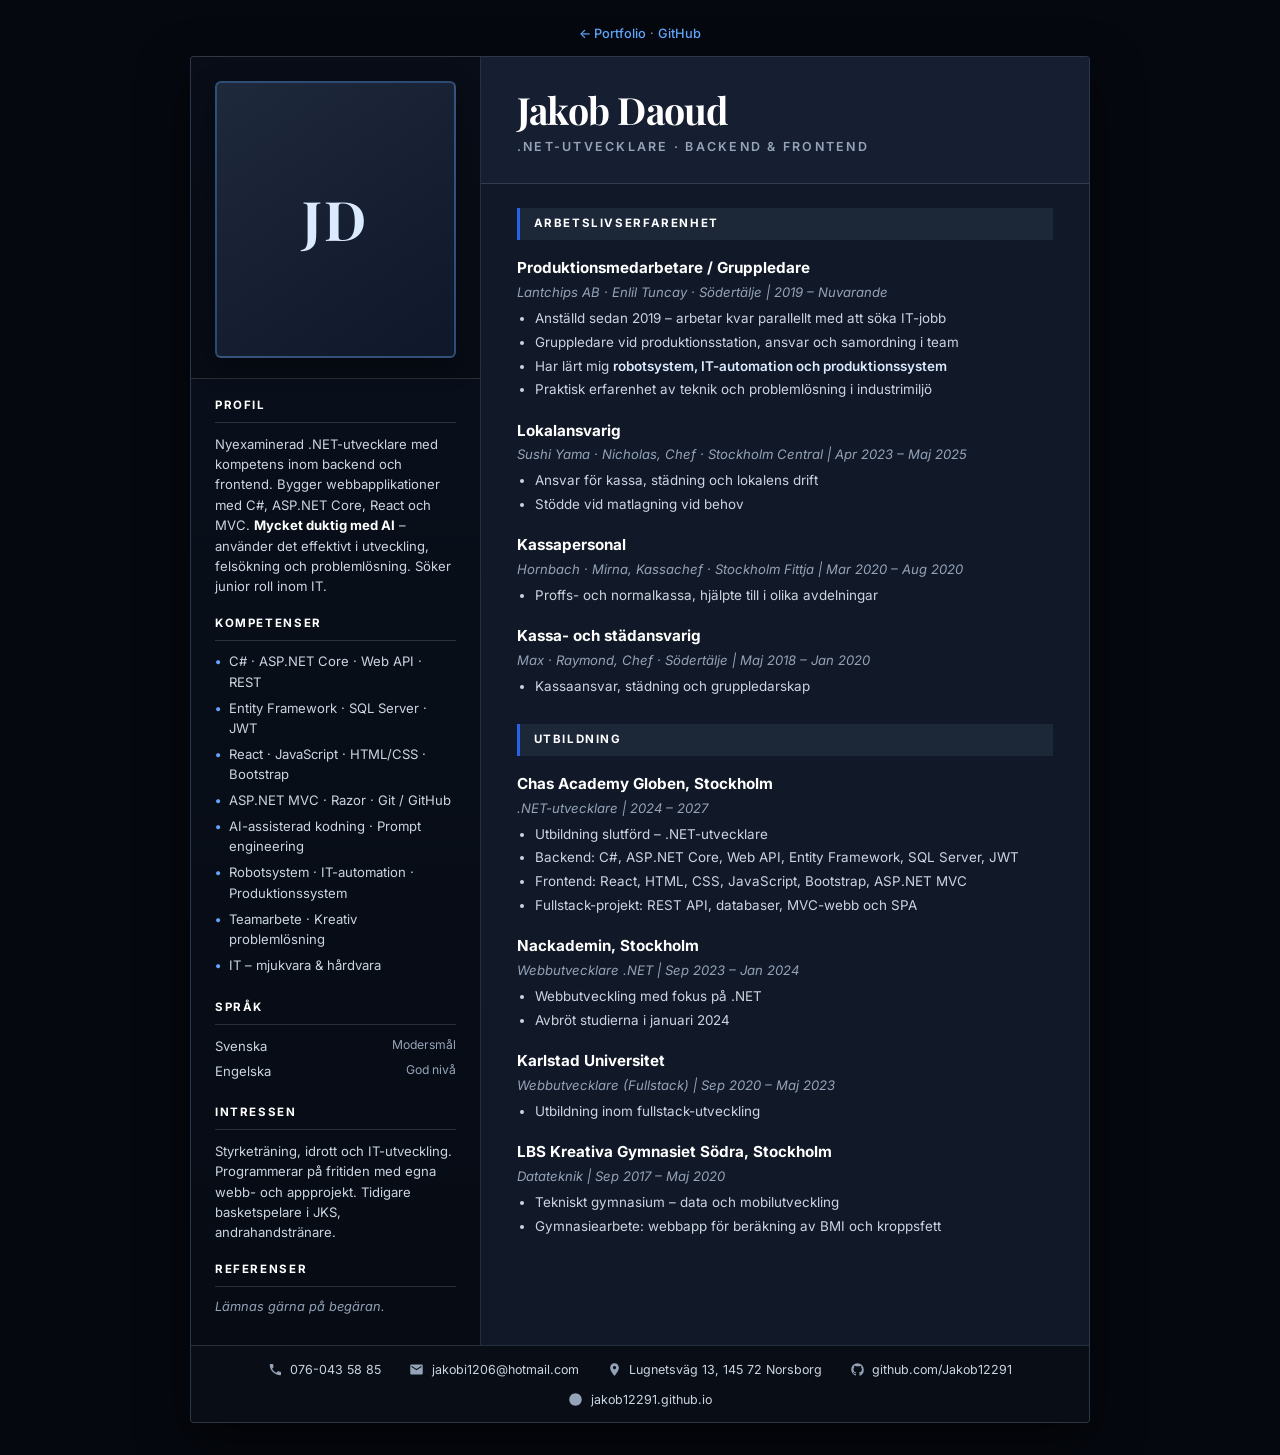
==== cv.html @ 49077b0a "Redesign CV with two-column dark blue template layout" ====
<!DOCTYPE html>
<html lang="sv">
<head>
  <meta charset="UTF-8" />
  <meta name="viewport" content="width=device-width, initial-scale=1.0" />
  <title>CV – Jakob Daoud</title>
  <link rel="preconnect" href="https://fonts.googleapis.com" />
  <link href="https://fonts.googleapis.com/css2?family=Inter:wght@400;500;600;700&family=Playfair+Display:wght@600;700&display=swap" rel="stylesheet" />
  <link rel="stylesheet" href="cv.css" />
</head>
<body>
  <p class="topbar"><a href="index.html">← Portfolio</a> · <a href="https://github.com/Jakob12291">GitHub</a></p>

  <div class="page">
    <div class="cv-body">
      <aside class="sidebar">
        <div class="photo-wrap">
          <div class="photo initials" aria-hidden="true">JD</div>
        </div>

        <section>
          <h2>Profil</h2>
          <p>
            Nyexaminerad .NET-utvecklare med kompetens inom backend och frontend.
            Bygger webbapplikationer med C#, ASP.NET Core, React och MVC.
            <strong>Mycket duktig med AI</strong> – använder det effektivt i utveckling,
            felsökning och problemlösning. Söker junior roll inom IT.
          </p>
        </section>

        <section>
          <h2>Kompetenser</h2>
          <ul>
            <li>C# · ASP.NET Core · Web API · REST</li>
            <li>Entity Framework · SQL Server · JWT</li>
            <li>React · JavaScript · HTML/CSS · Bootstrap</li>
            <li>ASP.NET MVC · Razor · Git / GitHub</li>
            <li>AI-assisterad kodning · Prompt engineering</li>
            <li>Robotsystem · IT-automation · Produktionssystem</li>
            <li>Teamarbete · Kreativ problemlösning</li>
            <li>IT – mjukvara &amp; hårdvara</li>
          </ul>
        </section>

        <section>
          <h2>Språk</h2>
          <div class="lang-row"><span>Svenska</span><span>Modersmål</span></div>
          <div class="lang-row"><span>Engelska</span><span>God nivå</span></div>
        </section>

        <section>
          <h2>Intressen</h2>
          <p>
            Styrketräning, idrott och IT-utveckling. Programmerar på fritiden med egna
            webb- och appprojekt. Tidigare basketspelare i JKS, andrahandstränare.
          </p>
        </section>

        <section>
          <h2>Referenser</h2>
          <p class="ref-note">Lämnas gärna på begäran.</p>
        </section>
      </aside>

      <div class="main">
        <header class="main-header">
          <h1>Jakob Daoud</h1>
          <p class="role">.NET-utvecklare · Backend &amp; Frontend</p>
        </header>

        <div class="main-content">
          <section>
            <div class="section-bar"><h2>Arbetslivserfarenhet</h2></div>

            <div class="entry">
              <div class="entry-head">
                <h3>Produktionsmedarbetare / Gruppledare</h3>
                <p class="meta">Lantchips AB · Enlil Tuncay · Södertälje | 2019 – Nuvarande</p>
              </div>
              <ul>
                <li>Anställd sedan 2019 – arbetar kvar parallellt med att söka IT-jobb</li>
                <li>Gruppledare vid produktionsstation, ansvar och samordning i team</li>
                <li>Har lärt mig <strong>robotsystem, IT-automation och produktionssystem</strong></li>
                <li>Praktisk erfarenhet av teknik och problemlösning i industrimiljö</li>
              </ul>
            </div>

            <div class="entry">
              <div class="entry-head">
                <h3>Lokalansvarig</h3>
                <p class="meta">Sushi Yama · Nicholas, Chef · Stockholm Central | Apr 2023 – Maj 2025</p>
              </div>
              <ul>
                <li>Ansvar för kassa, städning och lokalens drift</li>
                <li>Stödde vid matlagning vid behov</li>
              </ul>
            </div>

            <div class="entry">
              <div class="entry-head">
                <h3>Kassapersonal</h3>
                <p class="meta">Hornbach · Mirna, Kassachef · Stockholm Fittja | Mar 2020 – Aug 2020</p>
              </div>
              <ul>
                <li>Proffs- och normalkassa, hjälpte till i olika avdelningar</li>
              </ul>
            </div>

            <div class="entry">
              <div class="entry-head">
                <h3>Kassa- och städansvarig</h3>
                <p class="meta">Max · Raymond, Chef · Södertälje | Maj 2018 – Jan 2020</p>
              </div>
              <ul>
                <li>Kassaansvar, städning och gruppledarskap</li>
              </ul>
            </div>
          </section>

          <section>
            <div class="section-bar"><h2>Utbildning</h2></div>

            <div class="entry">
              <div class="entry-head">
                <h3>Chas Academy Globen, Stockholm</h3>
                <p class="meta">.NET-utvecklare | 2024 – 2027</p>
              </div>
              <ul>
                <li>Utbildning slutförd – .NET-utvecklare</li>
                <li>Backend: C#, ASP.NET Core, Web API, Entity Framework, SQL Server, JWT</li>
                <li>Frontend: React, HTML, CSS, JavaScript, Bootstrap, ASP.NET MVC</li>
                <li>Fullstack-projekt: REST API, databaser, MVC-webb och SPA</li>
              </ul>
            </div>

            <div class="entry">
              <div class="entry-head">
                <h3>Nackademin, Stockholm</h3>
                <p class="meta">Webbutvecklare .NET | Sep 2023 – Jan 2024</p>
              </div>
              <ul>
                <li>Webbutveckling med fokus på .NET</li>
                <li>Avbröt studierna i januari 2024</li>
              </ul>
            </div>

            <div class="entry">
              <div class="entry-head">
                <h3>Karlstad Universitet</h3>
                <p class="meta">Webbutvecklare (Fullstack) | Sep 2020 – Maj 2023</p>
              </div>
              <ul>
                <li>Utbildning inom fullstack-utveckling</li>
              </ul>
            </div>

            <div class="entry">
              <div class="entry-head">
                <h3>LBS Kreativa Gymnasiet Södra, Stockholm</h3>
                <p class="meta">Datateknik | Sep 2017 – Maj 2020</p>
              </div>
              <ul>
                <li>Tekniskt gymnasium – data och mobilutveckling</li>
                <li>Gymnasiearbete: webbapp för beräkning av BMI och kroppsfett</li>
              </ul>
            </div>
          </section>
        </div>
      </div>
    </div>

    <footer class="contact-footer">
      <span class="contact-item">
        <svg viewBox="0 0 24 24" aria-hidden="true"><path d="M6.6 10.8c1.4 2.8 3.7 5.1 6.5 6.5l2.2-2.2c.3-.3.7-.4 1-.2 1.1.4 2.3.6 3.5.6.6 0 1 .4 1 1V20c0 .6-.4 1-1 1-9.4 0-17-7.6-17-17 0-.6.4-1 1-1h3.5c.6 0 1 .4 1 1 0 1.2.2 2.4.6 3.5.1.3 0 .7-.2 1L6.6 10.8z"/></svg>
        076-043 58 85
      </span>
      <a class="contact-item" href="mailto:jakobi1206@hotmail.com">
        <svg viewBox="0 0 24 24" aria-hidden="true"><path d="M20 4H4c-1.1 0-2 .9-2 2v12c0 1.1.9 2 2 2h16c1.1 0 2-.9 2-2V6c0-1.1-.9-2-2-2zm0 4-8 5-8-5V6l8 5 8-5v2z"/></svg>
        jakobi1206@hotmail.com
      </a>
      <span class="contact-item">
        <svg viewBox="0 0 24 24" aria-hidden="true"><path d="M12 2C8.1 2 5 5.1 5 9c0 5.2 7 13 7 13s7-7.8 7-13c0-3.9-3.1-7-7-7zm0 9.5c-1.4 0-2.5-1.1-2.5-2.5S10.6 6.5 12 6.5s2.5 1.1 2.5 2.5S13.4 11.5 12 11.5z"/></svg>
        Lugnetsväg 13, 145 72 Norsborg
      </span>
      <a class="contact-item" href="https://github.com/Jakob12291">
        <svg viewBox="0 0 24 24" aria-hidden="true"><path d="M12 2A10 10 0 0 0 2 12c0 4.4 2.9 8.2 6.8 9.5.5.1.7-.2.7-.5v-1.8c-2.8.6-3.4-1.2-3.4-1.2-.5-1.1-1.1-1.4-1.1-1.4-.9-.6.1-.6.1-.6 1 .1 1.5 1 1.5 1 .9 1.5 2.3 1.1 2.9.8.1-.6.3-1.1.6-1.4-2.2-.2-4.5-1.1-4.5-5 0-1.1.4-2 1.1-2.7-.1-.3-.5-1.3.1-2.7 0 0 .9-.3 2.9 1 0 0 .8-.3 2.2-.3s2.2.1 3 .3c2-1.3 2.9-1 2.9-1 .6 1.4.2 2.4.1 2.7.7.7 1.1 1.6 1.1 2.7 0 3.9-2.3 4.8-4.5 5 .4.3.7 1 .7 2v3c0 .3.2.6.7.5A10 10 0 0 0 22 12 10 10 0 0 0 12 2z"/></svg>
        github.com/Jakob12291
      </a>
      <a class="contact-item" href="https://jakob12291.github.io">
        <svg viewBox="0 0 24 24" aria-hidden="true"><path d="M12 2C6.5 2 2 6.5 2 12s4.5 10 10 10 10-4.5 10-10S17.5 2 12 2zm-1 17.9V17h2v2.9c3.9-.5 7-3.8 7-7.9 0-4.4-3.6-8-8-8s-8 3.6-8 8c0 4.1 3.1 7.4 7 7.9z"/></svg>
        jakob12291.github.io
      </a>
    </footer>
  </div>
</body>
</html>
---- cv.css ----
:root {
  --sidebar: #0a101c;
  --sidebar-deep: #060b14;
  --main: #111827;
  --main-header: #161f31;
  --footer: #080d16;
  --bar: #1c2738;
  --text: #f1f5f9;
  --text-soft: #cbd5e1;
  --text-muted: #94a3b8;
  --accent: #2563eb;
  --accent-light: #60a5fa;
  --line: rgba(148, 163, 184, 0.22);
  --line-sidebar: rgba(255, 255, 255, 0.14);
}

* { box-sizing: border-box; margin: 0; padding: 0; }

body {
  font-family: "Inter", "Segoe UI", system-ui, sans-serif;
  background: #05080f;
  color: var(--text);
  line-height: 1.55;
  padding: 1.5rem 1rem 2rem;
  -webkit-font-smoothing: antialiased;
}

.topbar {
  max-width: 900px;
  margin: 0 auto 0.75rem;
  text-align: center;
  font-size: 0.8rem;
  color: var(--text-muted);
}

.topbar a {
  color: var(--accent-light);
  text-decoration: none;
  font-weight: 500;
}

.topbar a:hover { text-decoration: underline; }

.page {
  max-width: 900px;
  margin: 0 auto;
  background: var(--main);
  border: 1px solid var(--line);
  border-radius: 4px;
  overflow: hidden;
  box-shadow: 0 20px 50px rgba(0, 0, 0, 0.55);
}

.cv-body {
  display: grid;
  grid-template-columns: 290px 1fr;
  min-height: 780px;
}

/* ── Sidebar ── */
.sidebar {
  background: linear-gradient(180deg, var(--sidebar) 0%, var(--sidebar-deep) 100%);
  padding: 0 0 1.75rem;
  border-right: 1px solid var(--line);
}

.photo-wrap {
  padding: 1.5rem 1.5rem 1.25rem;
  background: rgba(0, 0, 0, 0.18);
  border-bottom: 1px solid var(--line-sidebar);
}

.photo {
  width: 100%;
  aspect-ratio: 4 / 4.6;
  border-radius: 6px;
  object-fit: cover;
  display: block;
  background: linear-gradient(145deg, #1e293b 0%, #0f172a 100%);
  border: 2px solid rgba(96, 165, 250, 0.35);
  box-shadow: 0 8px 24px rgba(0, 0, 0, 0.35);
}

.photo.initials {
  display: flex;
  align-items: center;
  justify-content: center;
  font-family: "Playfair Display", Georgia, serif;
  font-size: 3.4rem;
  font-weight: 700;
  color: #dbeafe;
  letter-spacing: 0.04em;
}

.sidebar section {
  padding: 1.15rem 1.5rem 0;
}

.sidebar h2 {
  font-size: 0.72rem;
  font-weight: 700;
  letter-spacing: 0.14em;
  text-transform: uppercase;
  color: #ffffff;
  padding-bottom: 0.45rem;
  margin-bottom: 0.65rem;
  border-bottom: 1px solid var(--line-sidebar);
}

.sidebar p,
.sidebar li {
  font-size: 0.82rem;
  color: var(--text-soft);
  line-height: 1.55;
}

.sidebar p strong { color: #ffffff; }

.sidebar ul {
  list-style: none;
  padding: 0;
}

.sidebar ul li {
  position: relative;
  padding-left: 0.85rem;
  margin-bottom: 0.35rem;
}

.sidebar ul li::before {
  content: "•";
  position: absolute;
  left: 0;
  color: var(--accent-light);
  font-weight: 700;
}

.sidebar .lang-row {
  display: flex;
  justify-content: space-between;
  font-size: 0.82rem;
  color: var(--text-soft);
  margin-bottom: 0.3rem;
}

.sidebar .lang-row span:last-child {
  color: var(--text-muted);
  font-size: 0.76rem;
}

.sidebar .ref-note {
  font-size: 0.8rem;
  color: var(--text-muted);
  font-style: italic;
}

/* ── Main column ── */
.main {
  background: var(--main);
  display: flex;
  flex-direction: column;
}

.main-header {
  background: var(--main-header);
  padding: 2rem 2.25rem 1.65rem;
  border-bottom: 1px solid var(--line);
}

.main-header h1 {
  font-family: "Playfair Display", Georgia, serif;
  font-size: 2.35rem;
  font-weight: 700;
  color: #ffffff;
  letter-spacing: -0.02em;
  line-height: 1.1;
  margin-bottom: 0.45rem;
}

.main-header .role {
  font-size: 0.78rem;
  font-weight: 600;
  letter-spacing: 0.18em;
  text-transform: uppercase;
  color: var(--text-muted);
}

.main-content {
  flex: 1;
  padding: 1.5rem 2.25rem 1.75rem;
}

.main section { margin-bottom: 1.65rem; }
.main section:last-child { margin-bottom: 0; }

.section-bar {
  background: var(--bar);
  padding: 0.45rem 0.85rem;
  margin-bottom: 1rem;
  border-left: 3px solid var(--accent);
}

.section-bar h2 {
  font-size: 0.72rem;
  font-weight: 700;
  letter-spacing: 0.14em;
  text-transform: uppercase;
  color: #ffffff;
}

.entry { margin-bottom: 1.15rem; }
.entry:last-child { margin-bottom: 0; }

.entry-head { margin-bottom: 0.35rem; }

.entry h3 {
  font-size: 0.95rem;
  font-weight: 700;
  color: #ffffff;
  margin-bottom: 0.15rem;
}

.entry .meta {
  font-size: 0.82rem;
  font-style: italic;
  color: var(--text-muted);
}

.entry ul {
  margin-top: 0.35rem;
  padding-left: 1.1rem;
  font-size: 0.84rem;
  color: var(--text-soft);
}

.entry li { margin-bottom: 0.18rem; }
.entry li strong { color: #dbeafe; font-weight: 600; }

/* ── Footer ── */
.contact-footer {
  display: flex;
  flex-wrap: wrap;
  gap: 0.65rem 1.75rem;
  align-items: center;
  justify-content: center;
  padding: 0.85rem 1.5rem;
  background: var(--footer);
  border-top: 1px solid var(--line);
}

.contact-item {
  display: inline-flex;
  align-items: center;
  gap: 0.45rem;
  font-size: 0.78rem;
  color: var(--text-soft);
  text-decoration: none;
}

.contact-item svg {
  width: 15px;
  height: 15px;
  flex-shrink: 0;
  fill: var(--text-muted);
}

.contact-item a,
a.contact-item {
  color: var(--text-soft);
  text-decoration: none;
}

.contact-item a:hover,
a.contact-item:hover { color: var(--accent-light); }

/* ── Print / PDF ── */
@media print {
  body {
    background: white;
    padding: 0;
  }

  .topbar { display: none; }

  .page {
    max-width: none;
    border: none;
    border-radius: 0;
    box-shadow: none;
  }

  .sidebar,
  .main-header,
  .section-bar,
  .contact-footer,
  .photo-wrap {
    -webkit-print-color-adjust: exact;
    print-color-adjust: exact;
  }
}

@media (max-width: 720px) {
  .cv-body { grid-template-columns: 1fr; }

  .sidebar { border-right: none; border-bottom: 1px solid var(--line); }

  .photo-wrap { max-width: 220px; margin: 0 auto; }

  .main-header,
  .main-content { padding-left: 1.25rem; padding-right: 1.25rem; }

  .contact-footer {
    flex-direction: column;
    align-items: flex-start;
    padding-left: 1.25rem;
  }
}
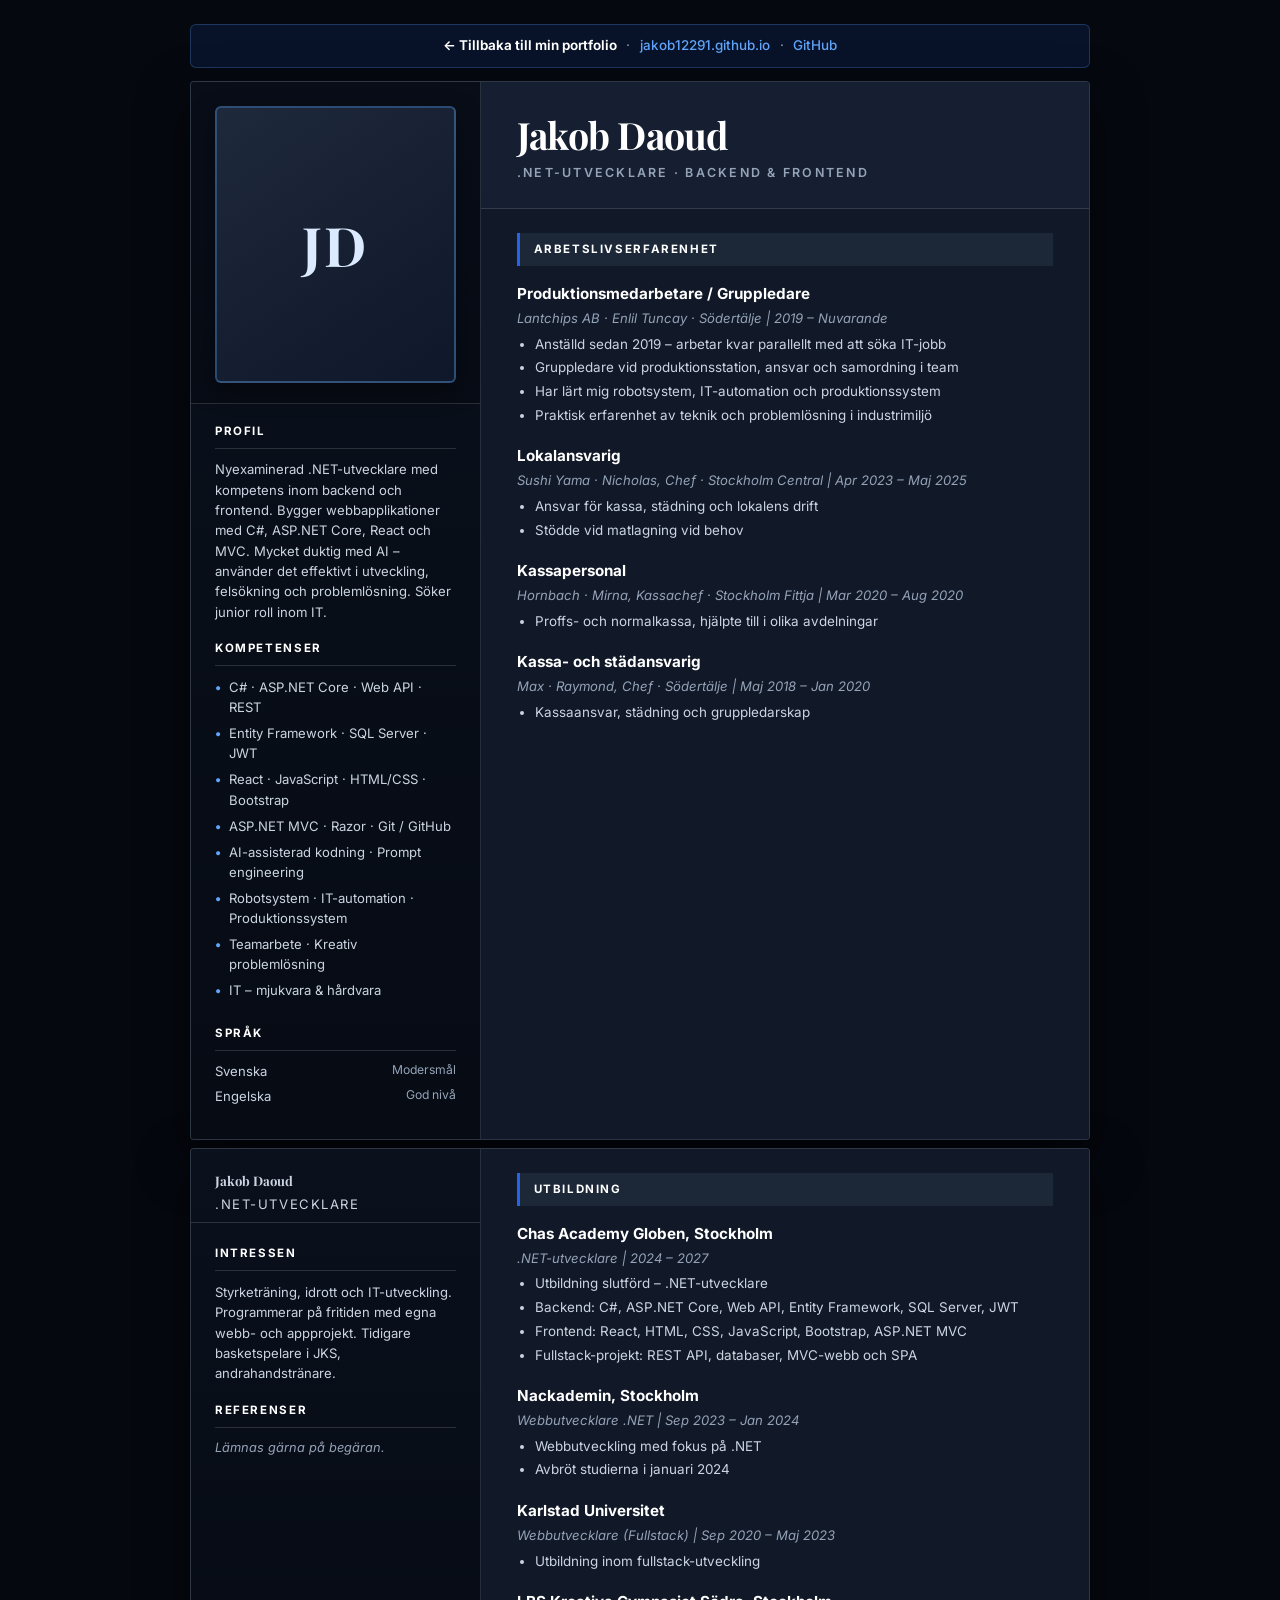
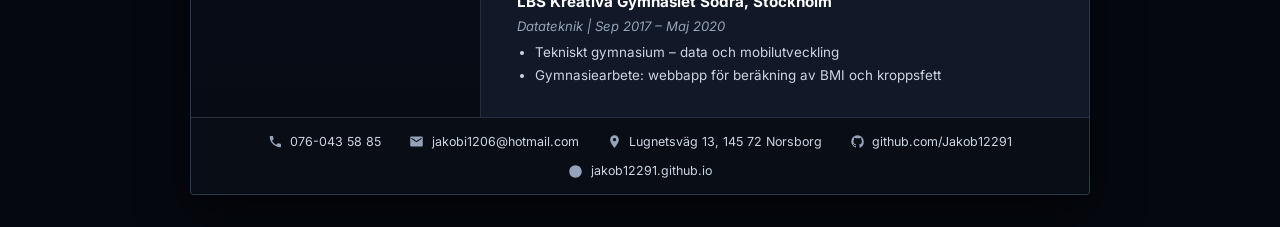
==== commit f1e9e723: "Fix CV pagination, prominent portfolio link, remove text highlights" ====
--- a/cv.html
+++ b/cv.html
@@ -9,8 +9,15 @@
   <link rel="stylesheet" href="cv.css" />
 </head>
 <body>
-  <p class="topbar"><a href="index.html">← Portfolio</a> · <a href="https://github.com/Jakob12291">GitHub</a></p>
-
+  <nav class="cv-nav">
+    <a href="index.html" class="cv-nav-portfolio">← Tillbaka till min portfolio</a>
+    <span class="cv-nav-sep">·</span>
+    <a href="https://jakob12291.github.io">jakob12291.github.io</a>
+    <span class="cv-nav-sep">·</span>
+    <a href="https://github.com/Jakob12291">GitHub</a>
+  </nav>
+
+  <!-- Sida 1 -->
   <div class="page">
     <div class="cv-body">
       <aside class="sidebar">
@@ -23,7 +30,7 @@
           <p>
             Nyexaminerad .NET-utvecklare med kompetens inom backend och frontend.
             Bygger webbapplikationer med C#, ASP.NET Core, React och MVC.
-            <strong>Mycket duktig med AI</strong> – använder det effektivt i utveckling,
+            Mycket duktig med AI – använder det effektivt i utveckling,
             felsökning och problemlösning. Söker junior roll inom IT.
           </p>
         </section>
@@ -47,6 +54,75 @@
           <div class="lang-row"><span>Svenska</span><span>Modersmål</span></div>
           <div class="lang-row"><span>Engelska</span><span>God nivå</span></div>
         </section>
+      </aside>
+
+      <div class="main">
+        <header class="main-header">
+          <h1>Jakob Daoud</h1>
+          <p class="role">.NET-utvecklare · Backend &amp; Frontend</p>
+        </header>
+
+        <div class="main-content">
+          <section>
+            <div class="section-bar"><h2>Arbetslivserfarenhet</h2></div>
+
+            <div class="entry">
+              <div class="entry-head">
+                <h3>Produktionsmedarbetare / Gruppledare</h3>
+                <p class="meta">Lantchips AB · Enlil Tuncay · Södertälje | 2019 – Nuvarande</p>
+              </div>
+              <ul>
+                <li>Anställd sedan 2019 – arbetar kvar parallellt med att söka IT-jobb</li>
+                <li>Gruppledare vid produktionsstation, ansvar och samordning i team</li>
+                <li>Har lärt mig robotsystem, IT-automation och produktionssystem</li>
+                <li>Praktisk erfarenhet av teknik och problemlösning i industrimiljö</li>
+              </ul>
+            </div>
+
+            <div class="entry">
+              <div class="entry-head">
+                <h3>Lokalansvarig</h3>
+                <p class="meta">Sushi Yama · Nicholas, Chef · Stockholm Central | Apr 2023 – Maj 2025</p>
+              </div>
+              <ul>
+                <li>Ansvar för kassa, städning och lokalens drift</li>
+                <li>Stödde vid matlagning vid behov</li>
+              </ul>
+            </div>
+
+            <div class="entry">
+              <div class="entry-head">
+                <h3>Kassapersonal</h3>
+                <p class="meta">Hornbach · Mirna, Kassachef · Stockholm Fittja | Mar 2020 – Aug 2020</p>
+              </div>
+              <ul>
+                <li>Proffs- och normalkassa, hjälpte till i olika avdelningar</li>
+              </ul>
+            </div>
+
+            <div class="entry">
+              <div class="entry-head">
+                <h3>Kassa- och städansvarig</h3>
+                <p class="meta">Max · Raymond, Chef · Södertälje | Maj 2018 – Jan 2020</p>
+              </div>
+              <ul>
+                <li>Kassaansvar, städning och gruppledarskap</li>
+              </ul>
+            </div>
+          </section>
+        </div>
+      </div>
+    </div>
+  </div>
+
+  <!-- Sida 2 -->
+  <div class="page page-2">
+    <div class="cv-body">
+      <aside class="sidebar">
+        <div class="sidebar-mini">
+          <p class="sidebar-name">Jakob Daoud</p>
+          <p class="sidebar-role">.NET-utvecklare</p>
+        </div>
 
         <section>
           <h2>Intressen</h2>
@@ -63,60 +139,7 @@
       </aside>
 
       <div class="main">
-        <header class="main-header">
-          <h1>Jakob Daoud</h1>
-          <p class="role">.NET-utvecklare · Backend &amp; Frontend</p>
-        </header>
-
-        <div class="main-content">
-          <section>
-            <div class="section-bar"><h2>Arbetslivserfarenhet</h2></div>
-
-            <div class="entry">
-              <div class="entry-head">
-                <h3>Produktionsmedarbetare / Gruppledare</h3>
-                <p class="meta">Lantchips AB · Enlil Tuncay · Södertälje | 2019 – Nuvarande</p>
-              </div>
-              <ul>
-                <li>Anställd sedan 2019 – arbetar kvar parallellt med att söka IT-jobb</li>
-                <li>Gruppledare vid produktionsstation, ansvar och samordning i team</li>
-                <li>Har lärt mig <strong>robotsystem, IT-automation och produktionssystem</strong></li>
-                <li>Praktisk erfarenhet av teknik och problemlösning i industrimiljö</li>
-              </ul>
-            </div>
-
-            <div class="entry">
-              <div class="entry-head">
-                <h3>Lokalansvarig</h3>
-                <p class="meta">Sushi Yama · Nicholas, Chef · Stockholm Central | Apr 2023 – Maj 2025</p>
-              </div>
-              <ul>
-                <li>Ansvar för kassa, städning och lokalens drift</li>
-                <li>Stödde vid matlagning vid behov</li>
-              </ul>
-            </div>
-
-            <div class="entry">
-              <div class="entry-head">
-                <h3>Kassapersonal</h3>
-                <p class="meta">Hornbach · Mirna, Kassachef · Stockholm Fittja | Mar 2020 – Aug 2020</p>
-              </div>
-              <ul>
-                <li>Proffs- och normalkassa, hjälpte till i olika avdelningar</li>
-              </ul>
-            </div>
-
-            <div class="entry">
-              <div class="entry-head">
-                <h3>Kassa- och städansvarig</h3>
-                <p class="meta">Max · Raymond, Chef · Södertälje | Maj 2018 – Jan 2020</p>
-              </div>
-              <ul>
-                <li>Kassaansvar, städning och gruppledarskap</li>
-              </ul>
-            </div>
-          </section>
-
+        <div class="main-content main-content-top">
           <section>
             <div class="section-bar"><h2>Utbildning</h2></div>
 
--- a/cv.css
+++ b/cv.css
@@ -25,21 +25,38 @@
   -webkit-font-smoothing: antialiased;
 }
 
-.topbar {
+.cv-nav {
   max-width: 900px;
-  margin: 0 auto 0.75rem;
-  text-align: center;
-  font-size: 0.8rem;
-  color: var(--text-muted);
-}
-
-.topbar a {
+  margin: 0 auto 0.85rem;
+  display: flex;
+  flex-wrap: wrap;
+  align-items: center;
+  justify-content: center;
+  gap: 0.35rem 0.6rem;
+  padding: 0.65rem 1rem;
+  background: rgba(37, 99, 235, 0.12);
+  border: 1px solid rgba(96, 165, 250, 0.25);
+  border-radius: 6px;
+  font-size: 0.84rem;
+}
+
+.cv-nav a {
   color: var(--accent-light);
   text-decoration: none;
   font-weight: 500;
 }
 
-.topbar a:hover { text-decoration: underline; }
+.cv-nav a:hover { text-decoration: underline; }
+
+.cv-nav-portfolio {
+  font-weight: 650 !important;
+  color: #ffffff !important;
+}
+
+.cv-nav-sep {
+  color: var(--text-muted);
+  user-select: none;
+}
 
 .page {
   max-width: 900px;
@@ -51,10 +68,38 @@
   box-shadow: 0 20px 50px rgba(0, 0, 0, 0.55);
 }
 
+.page-2 {
+  margin-top: 0.5rem;
+}
+
 .cv-body {
   display: grid;
   grid-template-columns: 290px 1fr;
-  min-height: 780px;
+}
+
+.sidebar-mini {
+  padding: 1.35rem 1.5rem 0.5rem;
+  border-bottom: 1px solid var(--line-sidebar);
+  margin-bottom: 0.25rem;
+}
+
+.sidebar-name {
+  font-family: "Playfair Display", Georgia, serif;
+  font-size: 1.15rem;
+  font-weight: 700;
+  color: #ffffff;
+}
+
+.sidebar-role {
+  font-size: 0.72rem;
+  letter-spacing: 0.12em;
+  text-transform: uppercase;
+  color: var(--text-muted);
+  margin-top: 0.15rem;
+}
+
+.main-content-top {
+  padding-top: 1.75rem;
 }
 
 /* ── Sidebar ── */
@@ -114,8 +159,6 @@
   line-height: 1.55;
 }
 
-.sidebar p strong { color: #ffffff; }
-
 .sidebar ul {
   list-style: none;
   padding: 0;
@@ -234,7 +277,13 @@
 }
 
 .entry li { margin-bottom: 0.18rem; }
-.entry li strong { color: #dbeafe; font-weight: 600; }
+
+.entry,
+.sidebar section,
+.section-bar {
+  break-inside: avoid;
+  page-break-inside: avoid;
+}
 
 /* ── Footer ── */
 .contact-footer {
@@ -275,18 +324,31 @@
 
 /* ── Print / PDF ── */
 @media print {
+  @page {
+    size: A4;
+    margin: 10mm;
+  }
+
   body {
     background: white;
     padding: 0;
   }
 
-  .topbar { display: none; }
+  .cv-nav { display: none; }
 
   .page {
     max-width: none;
     border: none;
     border-radius: 0;
     box-shadow: none;
+    break-after: page;
+    page-break-after: always;
+  }
+
+  .page-2 {
+    margin-top: 0;
+    break-after: auto;
+    page-break-after: auto;
   }
 
   .sidebar,
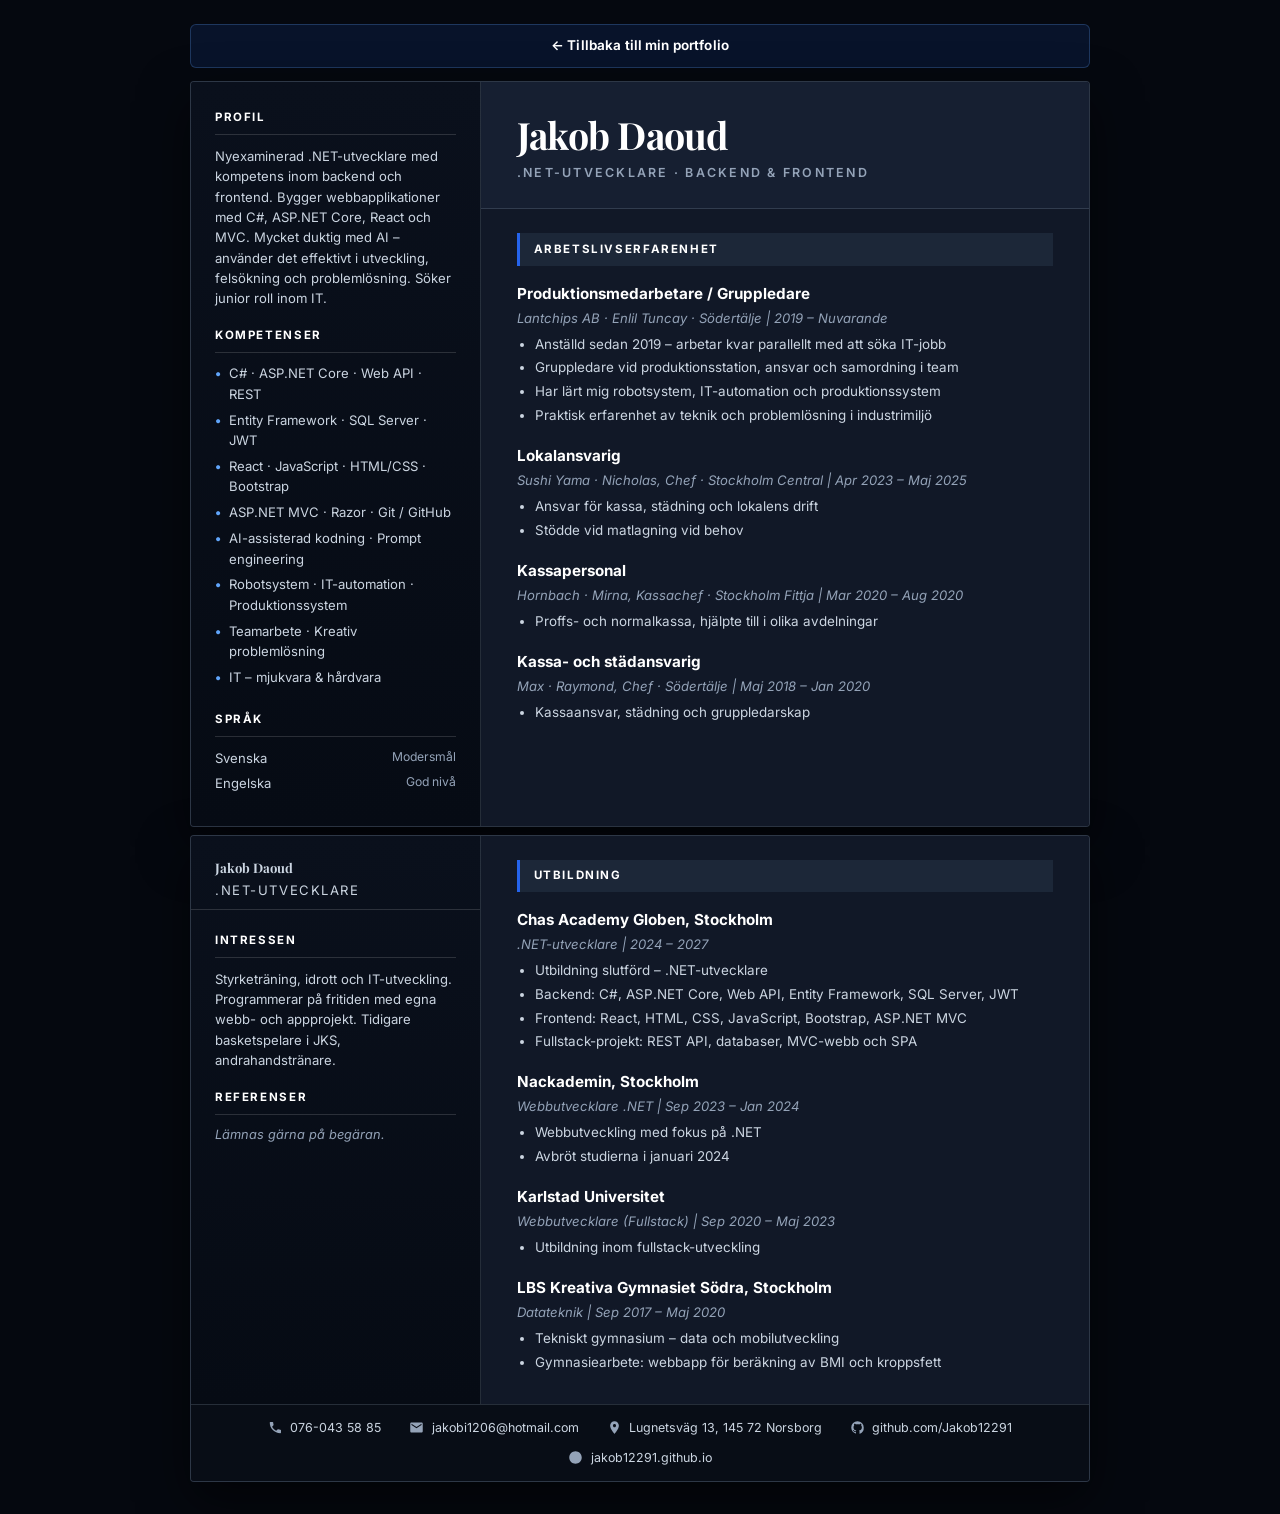
==== commit 41075681: "Remove JD avatar and duplicate portfolio URL from CV nav" ====
--- a/cv.html
+++ b/cv.html
@@ -11,20 +11,12 @@
 <body>
   <nav class="cv-nav">
     <a href="index.html" class="cv-nav-portfolio">← Tillbaka till min portfolio</a>
-    <span class="cv-nav-sep">·</span>
-    <a href="https://jakob12291.github.io">jakob12291.github.io</a>
-    <span class="cv-nav-sep">·</span>
-    <a href="https://github.com/Jakob12291">GitHub</a>
   </nav>
 
   <!-- Sida 1 -->
   <div class="page">
     <div class="cv-body">
-      <aside class="sidebar">
-        <div class="photo-wrap">
-          <div class="photo initials" aria-hidden="true">JD</div>
-        </div>
-
+      <aside class="sidebar sidebar-top">
         <section>
           <h2>Profil</h2>
           <p>
--- a/cv.css
+++ b/cv.css
@@ -51,11 +51,7 @@
 .cv-nav-portfolio {
   font-weight: 650 !important;
   color: #ffffff !important;
-}
-
-.cv-nav-sep {
-  color: var(--text-muted);
-  user-select: none;
+  letter-spacing: 0.01em;
 }
 
 .page {
@@ -109,32 +105,12 @@
   border-right: 1px solid var(--line);
 }
 
-.photo-wrap {
-  padding: 1.5rem 1.5rem 1.25rem;
-  background: rgba(0, 0, 0, 0.18);
-  border-bottom: 1px solid var(--line-sidebar);
-}
-
-.photo {
-  width: 100%;
-  aspect-ratio: 4 / 4.6;
-  border-radius: 6px;
-  object-fit: cover;
-  display: block;
-  background: linear-gradient(145deg, #1e293b 0%, #0f172a 100%);
-  border: 2px solid rgba(96, 165, 250, 0.35);
-  box-shadow: 0 8px 24px rgba(0, 0, 0, 0.35);
-}
-
-.photo.initials {
-  display: flex;
-  align-items: center;
-  justify-content: center;
-  font-family: "Playfair Display", Georgia, serif;
-  font-size: 3.4rem;
-  font-weight: 700;
-  color: #dbeafe;
-  letter-spacing: 0.04em;
+.sidebar-top {
+  padding-top: 0.35rem;
+}
+
+.sidebar-top section:first-child {
+  padding-top: 1.35rem;
 }
 
 .sidebar section {
@@ -354,8 +330,7 @@
   .sidebar,
   .main-header,
   .section-bar,
-  .contact-footer,
-  .photo-wrap {
+  .contact-footer {
     -webkit-print-color-adjust: exact;
     print-color-adjust: exact;
   }
@@ -365,8 +340,6 @@
   .cv-body { grid-template-columns: 1fr; }
 
   .sidebar { border-right: none; border-bottom: 1px solid var(--line); }
-
-  .photo-wrap { max-width: 220px; margin: 0 auto; }
 
   .main-header,
   .main-content { padding-left: 1.25rem; padding-right: 1.25rem; }
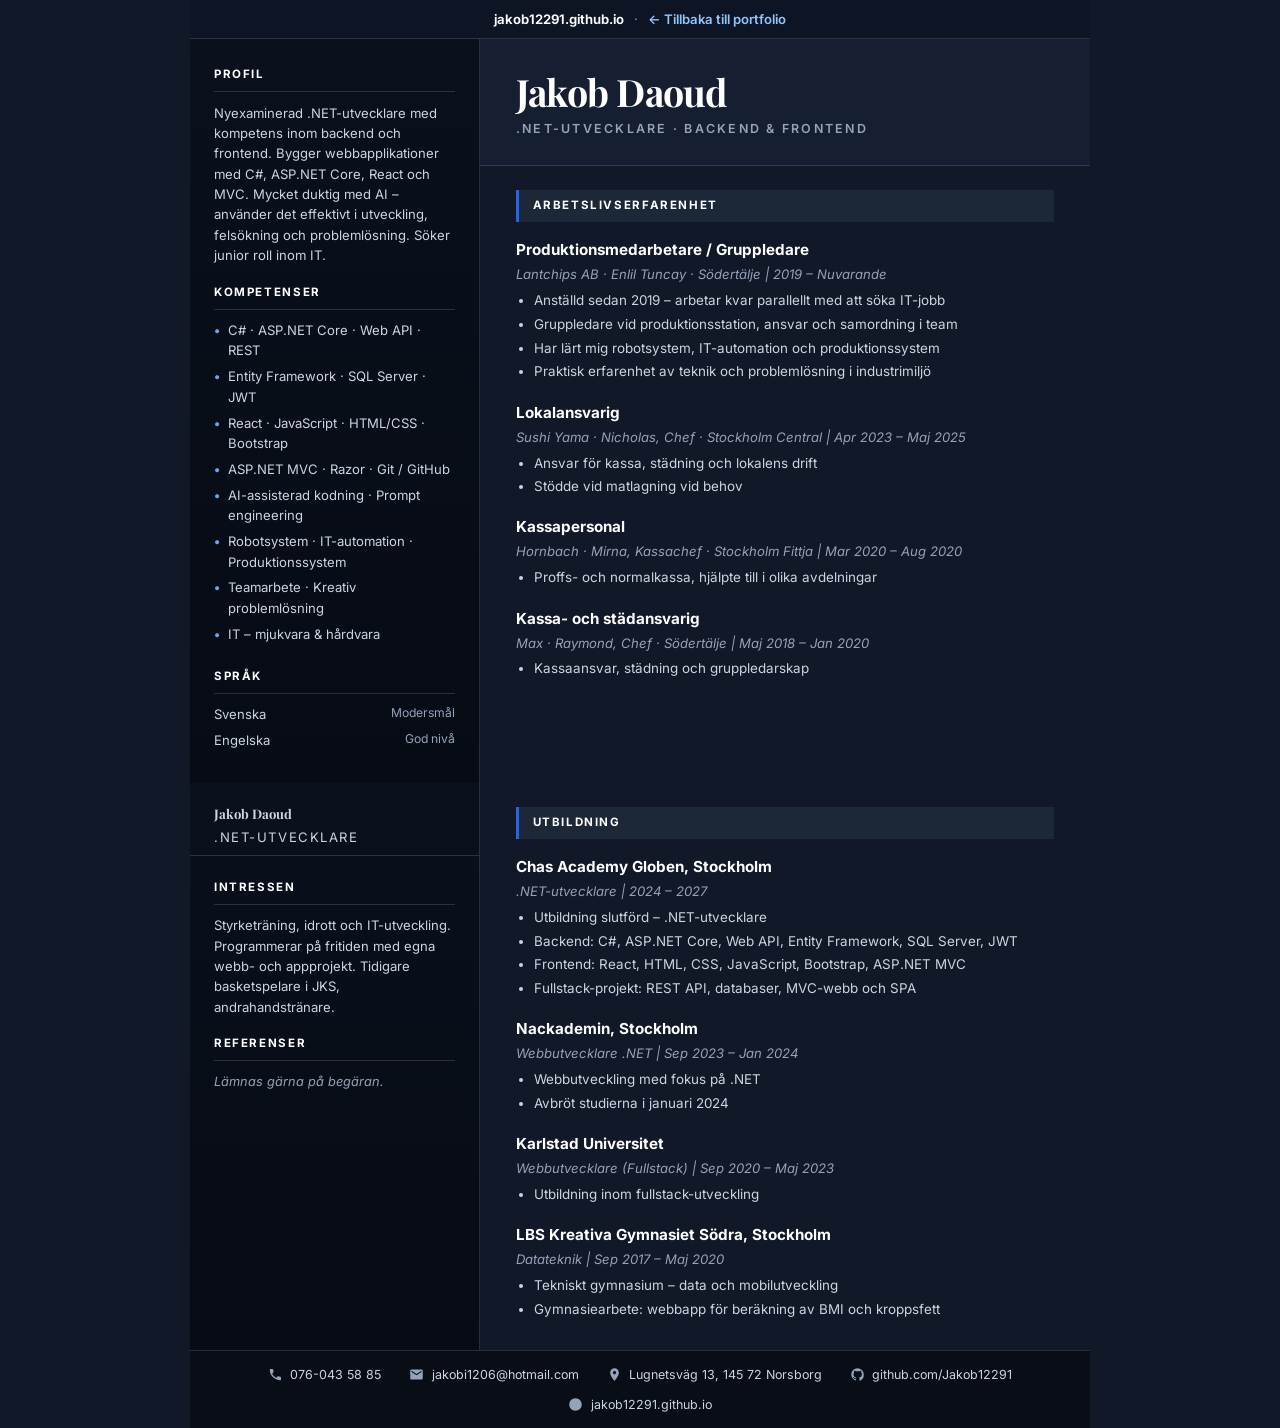
==== commit 03be1b6c: "Remove white CV frame, add visible portfolio URL bar inside CV" ====
--- a/cv.html
+++ b/cv.html
@@ -9,12 +9,13 @@
   <link rel="stylesheet" href="cv.css" />
 </head>
 <body>
-  <nav class="cv-nav">
-    <a href="index.html" class="cv-nav-portfolio">← Tillbaka till min portfolio</a>
-  </nav>
-
   <!-- Sida 1 -->
   <div class="page">
+    <div class="cv-site-bar">
+      <a href="https://jakob12291.github.io/">jakob12291.github.io</a>
+      <span class="cv-site-sep">·</span>
+      <a href="index.html">← Tillbaka till portfolio</a>
+    </div>
     <div class="cv-body">
       <aside class="sidebar sidebar-top">
         <section>
--- a/cv.css
+++ b/cv.css
@@ -18,54 +18,53 @@
 
 body {
   font-family: "Inter", "Segoe UI", system-ui, sans-serif;
-  background: #05080f;
+  background: var(--main);
   color: var(--text);
   line-height: 1.55;
-  padding: 1.5rem 1rem 2rem;
+  padding: 0;
+  margin: 0;
   -webkit-font-smoothing: antialiased;
 }
 
-.cv-nav {
-  max-width: 900px;
-  margin: 0 auto 0.85rem;
+.cv-site-bar {
   display: flex;
   flex-wrap: wrap;
   align-items: center;
   justify-content: center;
-  gap: 0.35rem 0.6rem;
-  padding: 0.65rem 1rem;
-  background: rgba(37, 99, 235, 0.12);
-  border: 1px solid rgba(96, 165, 250, 0.25);
-  border-radius: 6px;
-  font-size: 0.84rem;
-}
-
-.cv-nav a {
-  color: var(--accent-light);
+  gap: 0.35rem 0.65rem;
+  padding: 0.55rem 1rem;
+  background: #0d1524;
+  border-bottom: 1px solid var(--line);
+  font-size: 0.82rem;
+}
+
+.cv-site-bar a {
+  color: #93c5fd;
   text-decoration: none;
-  font-weight: 500;
-}
-
-.cv-nav a:hover { text-decoration: underline; }
-
-.cv-nav-portfolio {
-  font-weight: 650 !important;
-  color: #ffffff !important;
-  letter-spacing: 0.01em;
+  font-weight: 600;
+}
+
+.cv-site-bar a:first-child {
+  color: #ffffff;
+  font-weight: 650;
+}
+
+.cv-site-bar a:hover { text-decoration: underline; }
+
+.cv-site-sep {
+  color: var(--text-muted);
+  user-select: none;
 }
 
 .page {
   max-width: 900px;
   margin: 0 auto;
   background: var(--main);
-  border: 1px solid var(--line);
-  border-radius: 4px;
   overflow: hidden;
-  box-shadow: 0 20px 50px rgba(0, 0, 0, 0.55);
 }
 
 .page-2 {
-  margin-top: 0.5rem;
+  margin-top: 0;
 }
 
 .cv-body {
@@ -302,31 +301,30 @@
 @media print {
   @page {
     size: A4;
-    margin: 10mm;
-  }
-
+    margin: 0;
+  }
+
+  html,
   body {
-    background: white;
+    background: var(--main) !important;
     padding: 0;
-  }
-
-  .cv-nav { display: none; }
+    margin: 0;
+  }
 
   .page {
     max-width: none;
-    border: none;
-    border-radius: 0;
-    box-shadow: none;
+    width: 100%;
+    margin: 0;
     break-after: page;
     page-break-after: always;
   }
 
   .page-2 {
-    margin-top: 0;
     break-after: auto;
     page-break-after: auto;
   }
 
+  .cv-site-bar,
   .sidebar,
   .main-header,
   .section-bar,
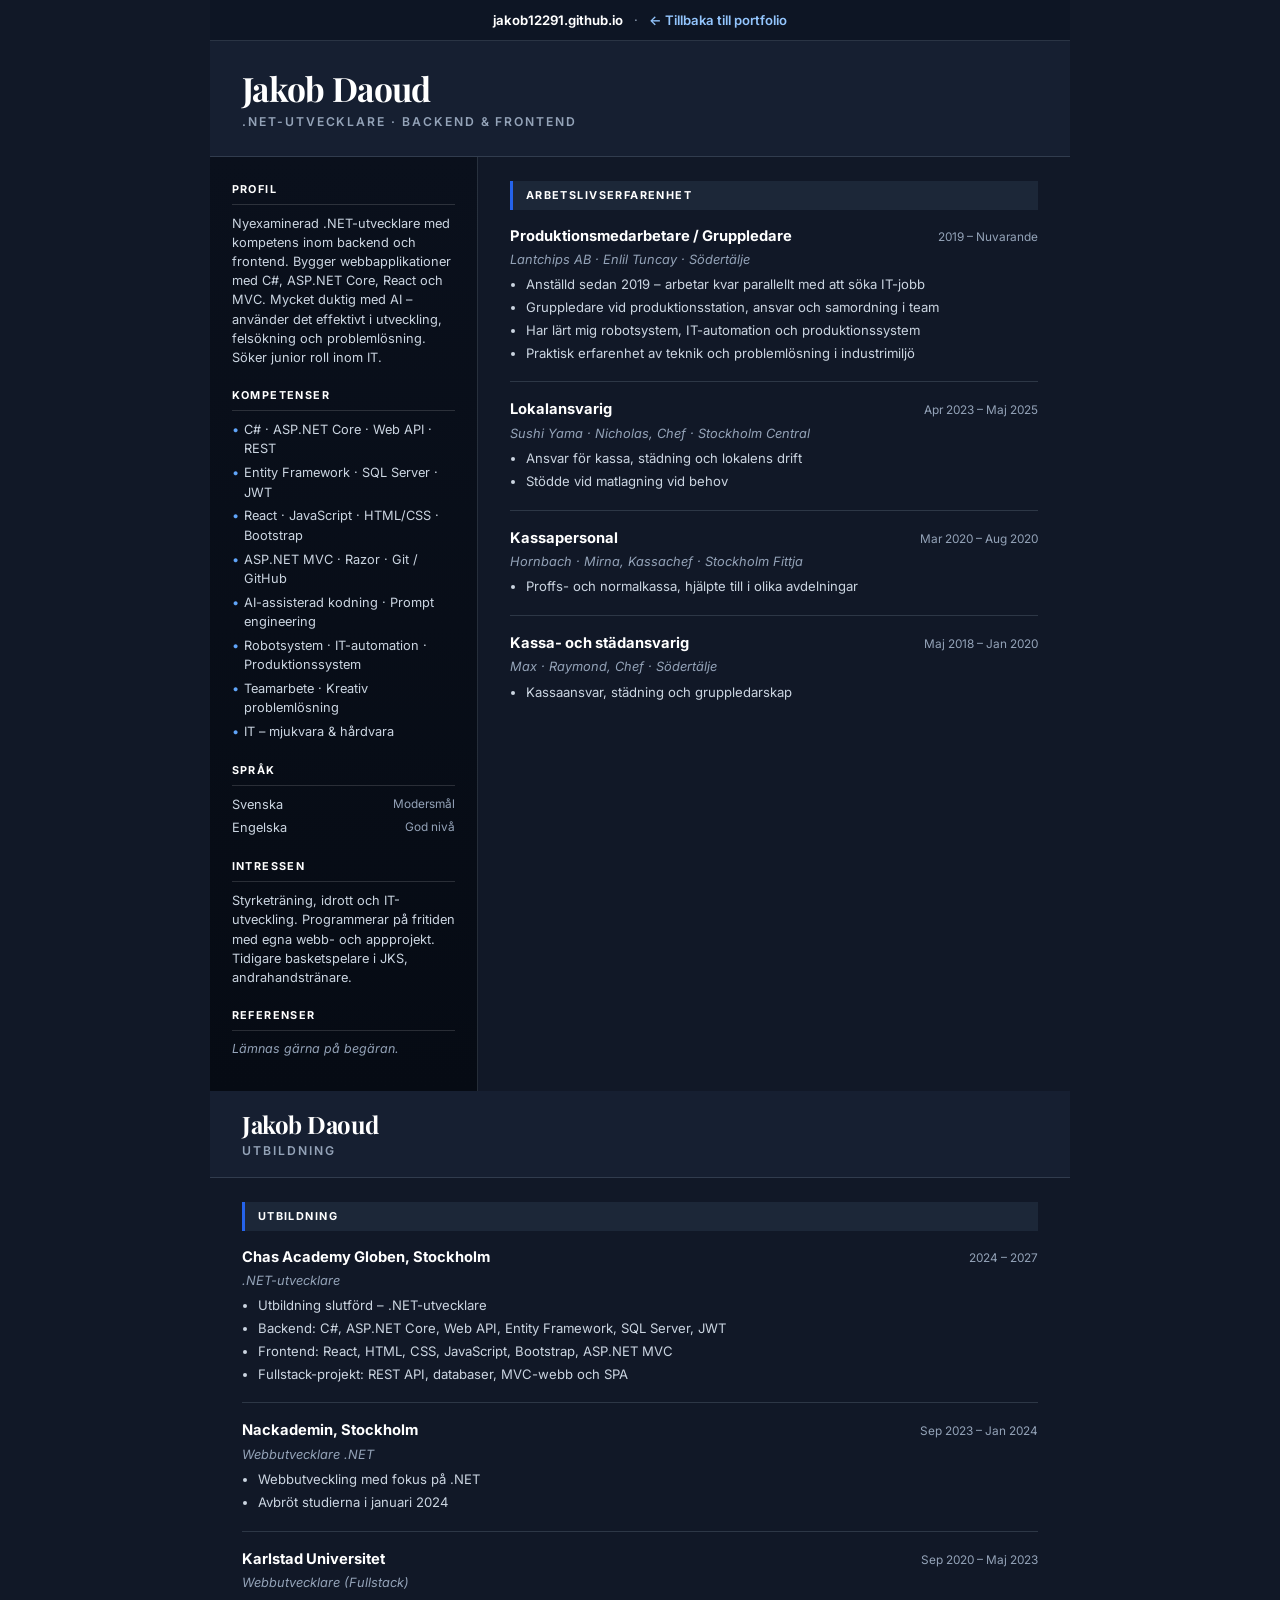
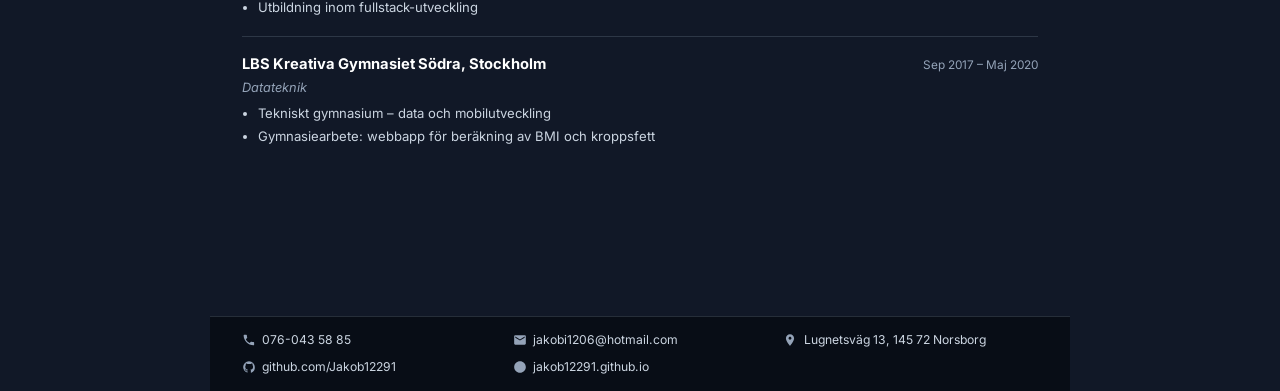
==== commit f5e2b63a: "Rework CV layout with balanced columns and cleaner page split" ====
--- a/cv.html
+++ b/cv.html
@@ -9,6 +9,7 @@
   <link rel="stylesheet" href="cv.css" />
 </head>
 <body>
+
   <!-- Sida 1 -->
   <div class="page">
     <div class="cv-site-bar">
@@ -16,8 +17,16 @@
       <span class="cv-site-sep">·</span>
       <a href="index.html">← Tillbaka till portfolio</a>
     </div>
+
+    <header class="cv-header">
+      <div class="cv-header-main">
+        <h1>Jakob Daoud</h1>
+        <p class="cv-role">.NET-utvecklare · Backend &amp; Frontend</p>
+      </div>
+    </header>
+
     <div class="cv-body">
-      <aside class="sidebar sidebar-top">
+      <aside class="sidebar">
         <section>
           <h2>Profil</h2>
           <p>
@@ -47,75 +56,6 @@
           <div class="lang-row"><span>Svenska</span><span>Modersmål</span></div>
           <div class="lang-row"><span>Engelska</span><span>God nivå</span></div>
         </section>
-      </aside>
-
-      <div class="main">
-        <header class="main-header">
-          <h1>Jakob Daoud</h1>
-          <p class="role">.NET-utvecklare · Backend &amp; Frontend</p>
-        </header>
-
-        <div class="main-content">
-          <section>
-            <div class="section-bar"><h2>Arbetslivserfarenhet</h2></div>
-
-            <div class="entry">
-              <div class="entry-head">
-                <h3>Produktionsmedarbetare / Gruppledare</h3>
-                <p class="meta">Lantchips AB · Enlil Tuncay · Södertälje | 2019 – Nuvarande</p>
-              </div>
-              <ul>
-                <li>Anställd sedan 2019 – arbetar kvar parallellt med att söka IT-jobb</li>
-                <li>Gruppledare vid produktionsstation, ansvar och samordning i team</li>
-                <li>Har lärt mig robotsystem, IT-automation och produktionssystem</li>
-                <li>Praktisk erfarenhet av teknik och problemlösning i industrimiljö</li>
-              </ul>
-            </div>
-
-            <div class="entry">
-              <div class="entry-head">
-                <h3>Lokalansvarig</h3>
-                <p class="meta">Sushi Yama · Nicholas, Chef · Stockholm Central | Apr 2023 – Maj 2025</p>
-              </div>
-              <ul>
-                <li>Ansvar för kassa, städning och lokalens drift</li>
-                <li>Stödde vid matlagning vid behov</li>
-              </ul>
-            </div>
-
-            <div class="entry">
-              <div class="entry-head">
-                <h3>Kassapersonal</h3>
-                <p class="meta">Hornbach · Mirna, Kassachef · Stockholm Fittja | Mar 2020 – Aug 2020</p>
-              </div>
-              <ul>
-                <li>Proffs- och normalkassa, hjälpte till i olika avdelningar</li>
-              </ul>
-            </div>
-
-            <div class="entry">
-              <div class="entry-head">
-                <h3>Kassa- och städansvarig</h3>
-                <p class="meta">Max · Raymond, Chef · Södertälje | Maj 2018 – Jan 2020</p>
-              </div>
-              <ul>
-                <li>Kassaansvar, städning och gruppledarskap</li>
-              </ul>
-            </div>
-          </section>
-        </div>
-      </div>
-    </div>
-  </div>
-
-  <!-- Sida 2 -->
-  <div class="page page-2">
-    <div class="cv-body">
-      <aside class="sidebar">
-        <div class="sidebar-mini">
-          <p class="sidebar-name">Jakob Daoud</p>
-          <p class="sidebar-role">.NET-utvecklare</p>
-        </div>
 
         <section>
           <h2>Intressen</h2>
@@ -131,58 +71,124 @@
         </section>
       </aside>
 
-      <div class="main">
-        <div class="main-content main-content-top">
-          <section>
-            <div class="section-bar"><h2>Utbildning</h2></div>
-
-            <div class="entry">
-              <div class="entry-head">
-                <h3>Chas Academy Globen, Stockholm</h3>
-                <p class="meta">.NET-utvecklare | 2024 – 2027</p>
-              </div>
-              <ul>
-                <li>Utbildning slutförd – .NET-utvecklare</li>
-                <li>Backend: C#, ASP.NET Core, Web API, Entity Framework, SQL Server, JWT</li>
-                <li>Frontend: React, HTML, CSS, JavaScript, Bootstrap, ASP.NET MVC</li>
-                <li>Fullstack-projekt: REST API, databaser, MVC-webb och SPA</li>
-              </ul>
-            </div>
-
-            <div class="entry">
-              <div class="entry-head">
-                <h3>Nackademin, Stockholm</h3>
-                <p class="meta">Webbutvecklare .NET | Sep 2023 – Jan 2024</p>
-              </div>
-              <ul>
-                <li>Webbutveckling med fokus på .NET</li>
-                <li>Avbröt studierna i januari 2024</li>
-              </ul>
-            </div>
-
-            <div class="entry">
-              <div class="entry-head">
-                <h3>Karlstad Universitet</h3>
-                <p class="meta">Webbutvecklare (Fullstack) | Sep 2020 – Maj 2023</p>
-              </div>
-              <ul>
-                <li>Utbildning inom fullstack-utveckling</li>
-              </ul>
-            </div>
-
-            <div class="entry">
-              <div class="entry-head">
-                <h3>LBS Kreativa Gymnasiet Södra, Stockholm</h3>
-                <p class="meta">Datateknik | Sep 2017 – Maj 2020</p>
-              </div>
-              <ul>
-                <li>Tekniskt gymnasium – data och mobilutveckling</li>
-                <li>Gymnasiearbete: webbapp för beräkning av BMI och kroppsfett</li>
-              </ul>
-            </div>
-          </section>
-        </div>
+      <main class="main">
+        <section>
+          <div class="section-bar"><h2>Arbetslivserfarenhet</h2></div>
+
+          <div class="entry">
+            <div class="entry-head">
+              <h3>Produktionsmedarbetare / Gruppledare</h3>
+              <span class="date">2019 – Nuvarande</span>
+            </div>
+            <p class="meta">Lantchips AB · Enlil Tuncay · Södertälje</p>
+            <ul>
+              <li>Anställd sedan 2019 – arbetar kvar parallellt med att söka IT-jobb</li>
+              <li>Gruppledare vid produktionsstation, ansvar och samordning i team</li>
+              <li>Har lärt mig robotsystem, IT-automation och produktionssystem</li>
+              <li>Praktisk erfarenhet av teknik och problemlösning i industrimiljö</li>
+            </ul>
+          </div>
+
+          <div class="entry">
+            <div class="entry-head">
+              <h3>Lokalansvarig</h3>
+              <span class="date">Apr 2023 – Maj 2025</span>
+            </div>
+            <p class="meta">Sushi Yama · Nicholas, Chef · Stockholm Central</p>
+            <ul>
+              <li>Ansvar för kassa, städning och lokalens drift</li>
+              <li>Stödde vid matlagning vid behov</li>
+            </ul>
+          </div>
+
+          <div class="entry">
+            <div class="entry-head">
+              <h3>Kassapersonal</h3>
+              <span class="date">Mar 2020 – Aug 2020</span>
+            </div>
+            <p class="meta">Hornbach · Mirna, Kassachef · Stockholm Fittja</p>
+            <ul>
+              <li>Proffs- och normalkassa, hjälpte till i olika avdelningar</li>
+            </ul>
+          </div>
+
+          <div class="entry">
+            <div class="entry-head">
+              <h3>Kassa- och städansvarig</h3>
+              <span class="date">Maj 2018 – Jan 2020</span>
+            </div>
+            <p class="meta">Max · Raymond, Chef · Södertälje</p>
+            <ul>
+              <li>Kassaansvar, städning och gruppledarskap</li>
+            </ul>
+          </div>
+        </section>
+      </main>
+    </div>
+  </div>
+
+  <!-- Sida 2 -->
+  <div class="page page-2">
+    <header class="cv-header cv-header-compact">
+      <div class="cv-header-main">
+        <h1>Jakob Daoud</h1>
+        <p class="cv-role">Utbildning</p>
       </div>
+    </header>
+
+    <div class="page-2-body">
+      <section>
+        <div class="section-bar"><h2>Utbildning</h2></div>
+
+        <div class="entry">
+          <div class="entry-head">
+            <h3>Chas Academy Globen, Stockholm</h3>
+            <span class="date">2024 – 2027</span>
+          </div>
+          <p class="meta">.NET-utvecklare</p>
+          <ul>
+            <li>Utbildning slutförd – .NET-utvecklare</li>
+            <li>Backend: C#, ASP.NET Core, Web API, Entity Framework, SQL Server, JWT</li>
+            <li>Frontend: React, HTML, CSS, JavaScript, Bootstrap, ASP.NET MVC</li>
+            <li>Fullstack-projekt: REST API, databaser, MVC-webb och SPA</li>
+          </ul>
+        </div>
+
+        <div class="entry">
+          <div class="entry-head">
+            <h3>Nackademin, Stockholm</h3>
+            <span class="date">Sep 2023 – Jan 2024</span>
+          </div>
+          <p class="meta">Webbutvecklare .NET</p>
+          <ul>
+            <li>Webbutveckling med fokus på .NET</li>
+            <li>Avbröt studierna i januari 2024</li>
+          </ul>
+        </div>
+
+        <div class="entry">
+          <div class="entry-head">
+            <h3>Karlstad Universitet</h3>
+            <span class="date">Sep 2020 – Maj 2023</span>
+          </div>
+          <p class="meta">Webbutvecklare (Fullstack)</p>
+          <ul>
+            <li>Utbildning inom fullstack-utveckling</li>
+          </ul>
+        </div>
+
+        <div class="entry">
+          <div class="entry-head">
+            <h3>LBS Kreativa Gymnasiet Södra, Stockholm</h3>
+            <span class="date">Sep 2017 – Maj 2020</span>
+          </div>
+          <p class="meta">Datateknik</p>
+          <ul>
+            <li>Tekniskt gymnasium – data och mobilutveckling</li>
+            <li>Gymnasiearbete: webbapp för beräkning av BMI och kroppsfett</li>
+          </ul>
+        </div>
+      </section>
     </div>
 
     <footer class="contact-footer">
@@ -208,5 +214,6 @@
       </a>
     </footer>
   </div>
+
 </body>
 </html>
--- a/cv.css
+++ b/cv.css
@@ -2,7 +2,7 @@
   --sidebar: #0a101c;
   --sidebar-deep: #060b14;
   --main: #111827;
-  --main-header: #161f31;
+  --header: #161f31;
   --footer: #080d16;
   --bar: #1c2738;
   --text: #f1f5f9;
@@ -12,6 +12,9 @@
   --accent-light: #60a5fa;
   --line: rgba(148, 163, 184, 0.22);
   --line-sidebar: rgba(255, 255, 255, 0.14);
+  --sidebar-w: 268px;
+  --pad-x: 2rem;
+  --pad-y: 1.5rem;
 }
 
 * { box-sizing: border-box; margin: 0; padding: 0; }
@@ -21,18 +24,23 @@
   background: var(--main);
   color: var(--text);
   line-height: 1.55;
-  padding: 0;
-  margin: 0;
   -webkit-font-smoothing: antialiased;
 }
 
+.page {
+  max-width: 860px;
+  margin: 0 auto;
+  background: var(--main);
+}
+
+/* ── Top link bar ── */
 .cv-site-bar {
   display: flex;
   flex-wrap: wrap;
   align-items: center;
   justify-content: center;
-  gap: 0.35rem 0.65rem;
-  padding: 0.55rem 1rem;
+  gap: 0.4rem 0.7rem;
+  padding: 0.6rem var(--pad-x);
   background: #0d1524;
   border-bottom: 1px solid var(--line);
   font-size: 0.82rem;
@@ -51,98 +59,87 @@
 
 .cv-site-bar a:hover { text-decoration: underline; }
 
-.cv-site-sep {
-  color: var(--text-muted);
-  user-select: none;
-}
-
-.page {
-  max-width: 900px;
-  margin: 0 auto;
-  background: var(--main);
-  overflow: hidden;
-}
-
-.page-2 {
-  margin-top: 0;
-}
-
+.cv-site-sep { color: var(--text-muted); }
+
+/* ── Header (full width) ── */
+.cv-header {
+  background: var(--header);
+  padding: 1.75rem var(--pad-x) 1.5rem;
+  border-bottom: 1px solid var(--line);
+}
+
+.cv-header-compact {
+  padding: 1.25rem var(--pad-x) 1rem;
+}
+
+.cv-header h1 {
+  font-family: "Playfair Display", Georgia, serif;
+  font-size: 2.1rem;
+  font-weight: 700;
+  color: #ffffff;
+  letter-spacing: -0.02em;
+  line-height: 1.15;
+  margin-bottom: 0.35rem;
+}
+
+.cv-header-compact h1 {
+  font-size: 1.5rem;
+  margin-bottom: 0.2rem;
+}
+
+.cv-role {
+  font-size: 0.76rem;
+  font-weight: 600;
+  letter-spacing: 0.16em;
+  text-transform: uppercase;
+  color: var(--text-muted);
+}
+
+/* ── Page 1: two columns ── */
 .cv-body {
   display: grid;
-  grid-template-columns: 290px 1fr;
-}
-
-.sidebar-mini {
-  padding: 1.35rem 1.5rem 0.5rem;
-  border-bottom: 1px solid var(--line-sidebar);
-  margin-bottom: 0.25rem;
-}
-
-.sidebar-name {
-  font-family: "Playfair Display", Georgia, serif;
-  font-size: 1.15rem;
-  font-weight: 700;
-  color: #ffffff;
-}
-
-.sidebar-role {
-  font-size: 0.72rem;
-  letter-spacing: 0.12em;
-  text-transform: uppercase;
-  color: var(--text-muted);
-  margin-top: 0.15rem;
-}
-
-.main-content-top {
-  padding-top: 1.75rem;
-}
-
-/* ── Sidebar ── */
+  grid-template-columns: var(--sidebar-w) 1fr;
+  align-items: start;
+}
+
 .sidebar {
   background: linear-gradient(180deg, var(--sidebar) 0%, var(--sidebar-deep) 100%);
-  padding: 0 0 1.75rem;
   border-right: 1px solid var(--line);
-}
-
-.sidebar-top {
-  padding-top: 0.35rem;
-}
-
-.sidebar-top section:first-child {
-  padding-top: 1.35rem;
+  padding: var(--pad-y) 0 2rem;
+  align-self: stretch;
 }
 
 .sidebar section {
-  padding: 1.15rem 1.5rem 0;
-}
+  padding: 0 1.35rem;
+  margin-bottom: 1.25rem;
+}
+
+.sidebar section:last-child { margin-bottom: 0; }
 
 .sidebar h2 {
-  font-size: 0.72rem;
+  font-size: 0.68rem;
   font-weight: 700;
-  letter-spacing: 0.14em;
+  letter-spacing: 0.13em;
   text-transform: uppercase;
   color: #ffffff;
-  padding-bottom: 0.45rem;
-  margin-bottom: 0.65rem;
+  padding-bottom: 0.4rem;
+  margin-bottom: 0.55rem;
   border-bottom: 1px solid var(--line-sidebar);
 }
 
 .sidebar p,
 .sidebar li {
-  font-size: 0.82rem;
+  font-size: 0.8rem;
   color: var(--text-soft);
-  line-height: 1.55;
-}
-
-.sidebar ul {
-  list-style: none;
-  padding: 0;
-}
+  line-height: 1.5;
+}
+
+.sidebar ul { list-style: none; }
 
 .sidebar ul li {
   position: relative;
-  padding-left: 0.85rem;
-  margin-bottom: 0.35rem;
+  padding-left: 0.8rem;
+  margin-bottom: 0.3rem;
 }
 
 .sidebar ul li::before {
@@ -150,108 +147,98 @@
   position: absolute;
   left: 0;
   color: var(--accent-light);
-  font-weight: 700;
 }
 
 .sidebar .lang-row {
   display: flex;
   justify-content: space-between;
+  font-size: 0.8rem;
+  color: var(--text-soft);
+  margin-bottom: 0.25rem;
+}
+
+.sidebar .lang-row span:last-child {
+  color: var(--text-muted);
+  font-size: 0.74rem;
+}
+
+.sidebar .ref-note {
+  font-size: 0.78rem;
+  color: var(--text-muted);
+  font-style: italic;
+}
+
+/* ── Main content ── */
+.main {
+  padding: var(--pad-y) var(--pad-x) 2rem;
+}
+
+.page-2-body {
+  padding: var(--pad-y) var(--pad-x) 1.5rem;
+}
+
+.section-bar {
+  background: var(--bar);
+  padding: 0.4rem 0.8rem;
+  margin-bottom: 0.9rem;
+  border-left: 3px solid var(--accent);
+}
+
+.section-bar h2 {
+  font-size: 0.68rem;
+  font-weight: 700;
+  letter-spacing: 0.13em;
+  text-transform: uppercase;
+  color: #ffffff;
+}
+
+.entry {
+  margin-bottom: 1rem;
+  padding-bottom: 1rem;
+  border-bottom: 1px solid var(--line);
+}
+
+.entry:last-child {
+  margin-bottom: 0;
+  padding-bottom: 0;
+  border-bottom: none;
+}
+
+.entry-head {
+  display: flex;
+  justify-content: space-between;
+  align-items: baseline;
+  gap: 1rem;
+  margin-bottom: 0.15rem;
+}
+
+.entry h3 {
+  font-size: 0.92rem;
+  font-weight: 700;
+  color: #ffffff;
+}
+
+.entry .date {
+  font-size: 0.74rem;
+  color: var(--text-muted);
+  white-space: nowrap;
+  flex-shrink: 0;
+}
+
+.entry .meta {
+  font-size: 0.8rem;
+  font-style: italic;
+  color: var(--text-muted);
+  margin-bottom: 0.3rem;
+}
+
+.entry ul {
+  padding-left: 1rem;
   font-size: 0.82rem;
   color: var(--text-soft);
-  margin-bottom: 0.3rem;
-}
-
-.sidebar .lang-row span:last-child {
-  color: var(--text-muted);
-  font-size: 0.76rem;
-}
-
-.sidebar .ref-note {
-  font-size: 0.8rem;
-  color: var(--text-muted);
-  font-style: italic;
-}
-
-/* ── Main column ── */
-.main {
-  background: var(--main);
-  display: flex;
-  flex-direction: column;
-}
-
-.main-header {
-  background: var(--main-header);
-  padding: 2rem 2.25rem 1.65rem;
-  border-bottom: 1px solid var(--line);
-}
-
-.main-header h1 {
-  font-family: "Playfair Display", Georgia, serif;
-  font-size: 2.35rem;
-  font-weight: 700;
-  color: #ffffff;
-  letter-spacing: -0.02em;
-  line-height: 1.1;
-  margin-bottom: 0.45rem;
-}
-
-.main-header .role {
-  font-size: 0.78rem;
-  font-weight: 600;
-  letter-spacing: 0.18em;
-  text-transform: uppercase;
-  color: var(--text-muted);
-}
-
-.main-content {
-  flex: 1;
-  padding: 1.5rem 2.25rem 1.75rem;
-}
-
-.main section { margin-bottom: 1.65rem; }
-.main section:last-child { margin-bottom: 0; }
-
-.section-bar {
-  background: var(--bar);
-  padding: 0.45rem 0.85rem;
-  margin-bottom: 1rem;
-  border-left: 3px solid var(--accent);
-}
-
-.section-bar h2 {
-  font-size: 0.72rem;
-  font-weight: 700;
-  letter-spacing: 0.14em;
-  text-transform: uppercase;
-  color: #ffffff;
-}
-
-.entry { margin-bottom: 1.15rem; }
-.entry:last-child { margin-bottom: 0; }
-
-.entry-head { margin-bottom: 0.35rem; }
-
-.entry h3 {
-  font-size: 0.95rem;
-  font-weight: 700;
-  color: #ffffff;
-  margin-bottom: 0.15rem;
-}
-
-.entry .meta {
-  font-size: 0.82rem;
-  font-style: italic;
-  color: var(--text-muted);
-}
-
-.entry ul {
-  margin-top: 0.35rem;
-  padding-left: 1.1rem;
-  font-size: 0.84rem;
-  color: var(--text-soft);
-}
-
-.entry li { margin-bottom: 0.18rem; }
+}
+
+.entry li { margin-bottom: 0.15rem; }
 
 .entry,
 .sidebar section,
@@ -262,12 +249,10 @@
 
 /* ── Footer ── */
 .contact-footer {
-  display: flex;
-  flex-wrap: wrap;
-  gap: 0.65rem 1.75rem;
-  align-items: center;
-  justify-content: center;
-  padding: 0.85rem 1.5rem;
+  display: grid;
+  grid-template-columns: repeat(3, 1fr);
+  gap: 0.5rem 1rem;
+  padding: 0.9rem var(--pad-x);
   background: var(--footer);
   border-top: 1px solid var(--line);
 }
@@ -275,58 +260,55 @@
 .contact-item {
   display: inline-flex;
   align-items: center;
-  gap: 0.45rem;
-  font-size: 0.78rem;
+  gap: 0.4rem;
+  font-size: 0.76rem;
   color: var(--text-soft);
   text-decoration: none;
 }
 
 .contact-item svg {
-  width: 15px;
-  height: 15px;
+  width: 14px;
+  height: 14px;
   flex-shrink: 0;
   fill: var(--text-muted);
 }
 
-.contact-item a,
-a.contact-item {
-  color: var(--text-soft);
-  text-decoration: none;
-}
-
-.contact-item a:hover,
 a.contact-item:hover { color: var(--accent-light); }
 
-/* ── Print / PDF ── */
+.page-2 {
+  display: flex;
+  flex-direction: column;
+  min-height: 100vh;
+}
+
+.page-2-body { flex: 1; }
+
+/* ── Print ── */
 @media print {
-  @page {
-    size: A4;
+  @page { size: A4; margin: 0; }
+
+  html, body {
+    background: var(--main) !important;
     margin: 0;
-  }
-
-  html,
-  body {
-    background: var(--main) !important;
     padding: 0;
-    margin: 0;
   }
 
   .page {
     max-width: none;
     width: 100%;
-    margin: 0;
     break-after: page;
     page-break-after: always;
   }
 
   .page-2 {
+    min-height: auto;
     break-after: auto;
     page-break-after: auto;
   }
 
   .cv-site-bar,
+  .cv-header,
   .sidebar,
-  .main-header,
   .section-bar,
   .contact-footer {
     -webkit-print-color-adjust: exact;
@@ -334,17 +316,22 @@
   }
 }
 
-@media (max-width: 720px) {
+@media (max-width: 700px) {
+  :root { --pad-x: 1.25rem; }
+
   .cv-body { grid-template-columns: 1fr; }
 
-  .sidebar { border-right: none; border-bottom: 1px solid var(--line); }
-
-  .main-header,
-  .main-content { padding-left: 1.25rem; padding-right: 1.25rem; }
+  .sidebar {
+    border-right: none;
+    border-bottom: 1px solid var(--line);
+  }
+
+  .entry-head {
+    flex-direction: column;
+    gap: 0.15rem;
+  }
 
   .contact-footer {
-    flex-direction: column;
-    align-items: flex-start;
-    padding-left: 1.25rem;
-  }
-}
+    grid-template-columns: 1fr;
+  }
+}
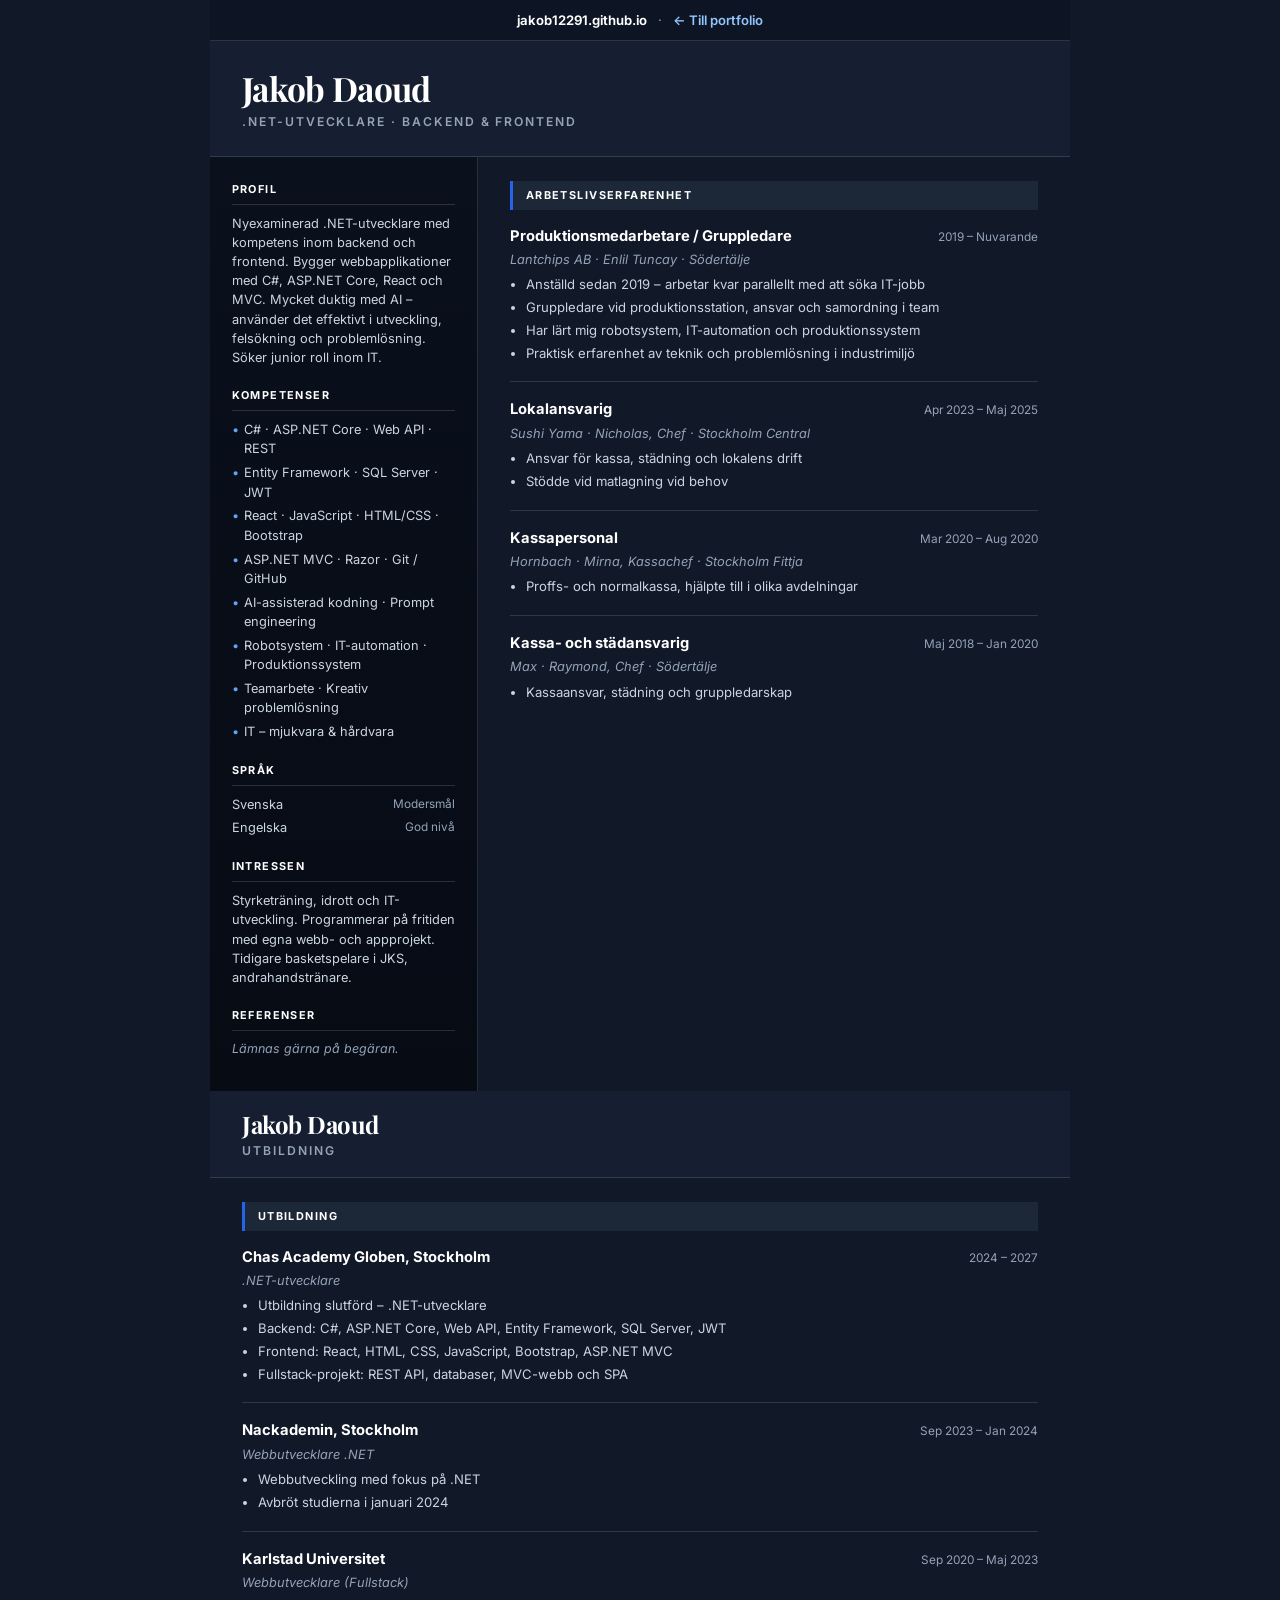
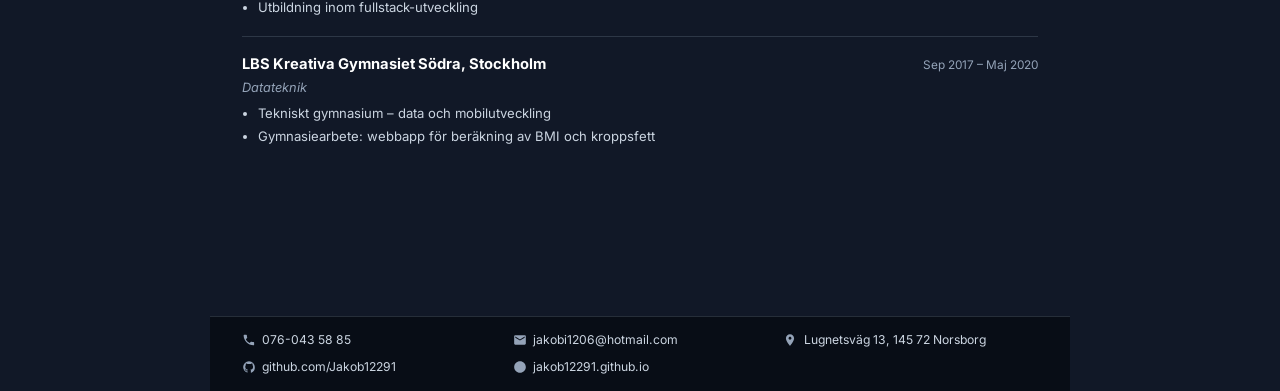
==== commit 1fbdd79a: "Change CV nav link text to Till portfolio" ====
--- a/cv.html
+++ b/cv.html
@@ -15,7 +15,7 @@
     <div class="cv-site-bar">
       <a href="https://jakob12291.github.io/">jakob12291.github.io</a>
       <span class="cv-site-sep">·</span>
-      <a href="index.html">← Tillbaka till portfolio</a>
+      <a href="index.html">← Till portfolio</a>
     </div>
 
     <header class="cv-header">
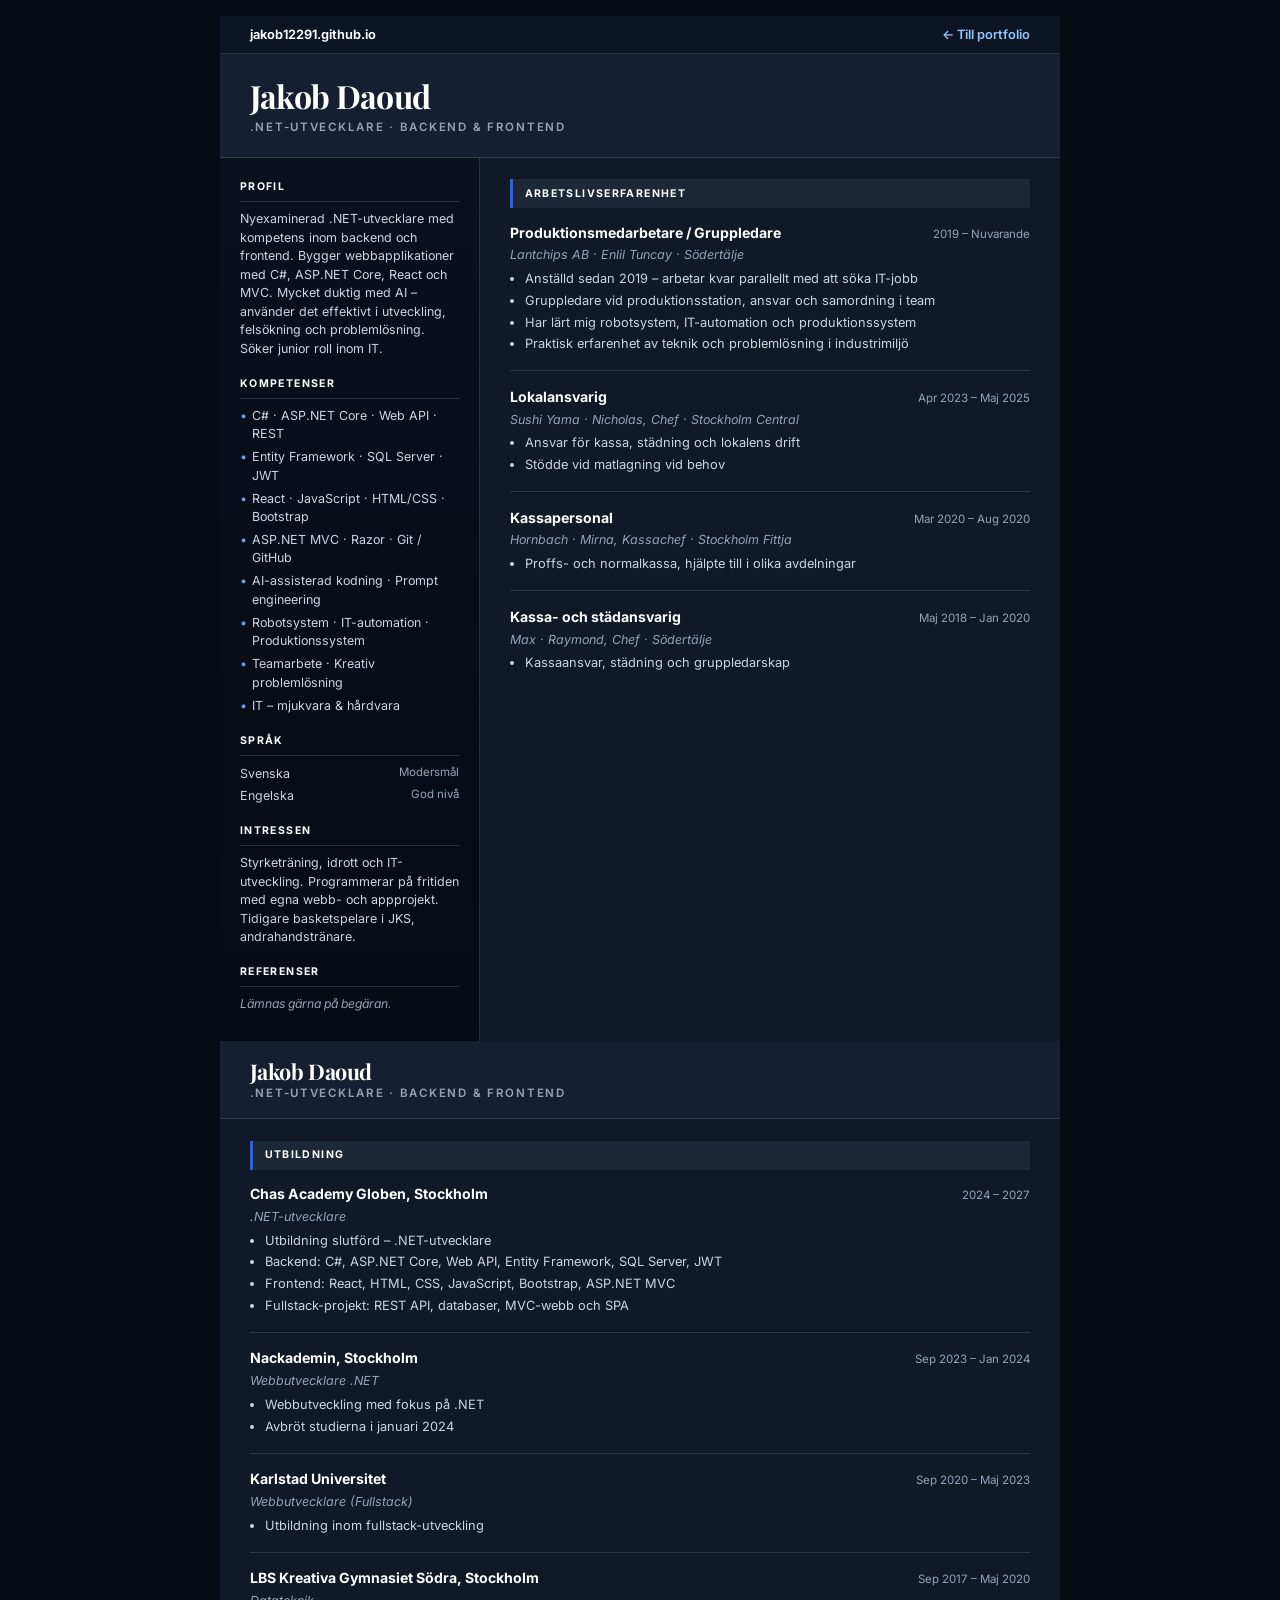
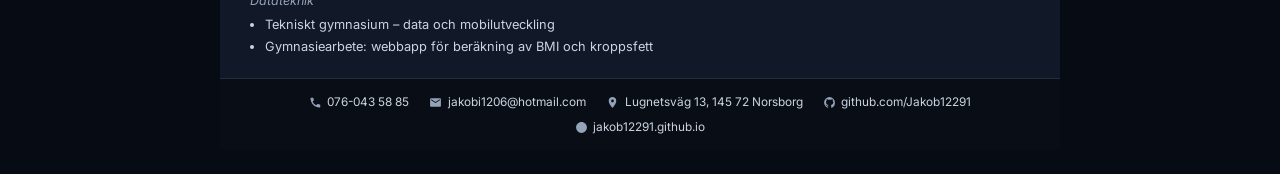
==== commit d519c879: "Sync portfolio and CV design with unified dark blue theme and polish" ====
--- a/cv.html
+++ b/cv.html
@@ -13,8 +13,7 @@
   <!-- Sida 1 -->
   <div class="page">
     <div class="cv-site-bar">
-      <a href="https://jakob12291.github.io/">jakob12291.github.io</a>
-      <span class="cv-site-sep">·</span>
+      <a href="https://jakob12291.github.io/" class="cv-site-url">jakob12291.github.io</a>
       <a href="index.html">← Till portfolio</a>
     </div>
 
@@ -132,7 +131,7 @@
     <header class="cv-header cv-header-compact">
       <div class="cv-header-main">
         <h1>Jakob Daoud</h1>
-        <p class="cv-role">Utbildning</p>
+        <p class="cv-role">.NET-utvecklare · Backend &amp; Frontend</p>
       </div>
     </header>
 
--- a/cv.css
+++ b/cv.css
@@ -12,38 +12,38 @@
   --accent-light: #60a5fa;
   --line: rgba(148, 163, 184, 0.22);
   --line-sidebar: rgba(255, 255, 255, 0.14);
-  --sidebar-w: 268px;
-  --pad-x: 2rem;
-  --pad-y: 1.5rem;
+  --sidebar-w: 260px;
+  --pad-x: 1.85rem;
+  --pad-y: 1.35rem;
 }
 
 * { box-sizing: border-box; margin: 0; padding: 0; }
 
 body {
   font-family: "Inter", "Segoe UI", system-ui, sans-serif;
-  background: var(--main);
+  background: var(--sidebar-deep);
   color: var(--text);
   line-height: 1.55;
   -webkit-font-smoothing: antialiased;
 }
 
 .page {
-  max-width: 860px;
+  max-width: 840px;
   margin: 0 auto;
   background: var(--main);
 }
 
-/* ── Top link bar ── */
+/* ── Top bar ── */
 .cv-site-bar {
   display: flex;
   flex-wrap: wrap;
   align-items: center;
-  justify-content: center;
-  gap: 0.4rem 0.7rem;
-  padding: 0.6rem var(--pad-x);
+  justify-content: space-between;
+  gap: 0.5rem;
+  padding: 0.55rem var(--pad-x);
   background: #0d1524;
   border-bottom: 1px solid var(--line);
-  font-size: 0.82rem;
+  font-size: 0.8rem;
 }
 
 .cv-site-bar a {
@@ -52,94 +52,93 @@
   font-weight: 600;
 }
 
-.cv-site-bar a:first-child {
+.cv-site-bar .cv-site-url {
   color: #ffffff;
   font-weight: 650;
 }
 
 .cv-site-bar a:hover { text-decoration: underline; }
 
-.cv-site-sep { color: var(--text-muted); }
-
-/* ── Header (full width) ── */
+.cv-site-sep { color: var(--text-muted); margin: 0 0.15rem; }
+
+/* ── Header ── */
 .cv-header {
   background: var(--header);
-  padding: 1.75rem var(--pad-x) 1.5rem;
+  padding: 1.5rem var(--pad-x) 1.25rem;
   border-bottom: 1px solid var(--line);
 }
 
 .cv-header-compact {
-  padding: 1.25rem var(--pad-x) 1rem;
+  padding: 1.1rem var(--pad-x) 0.95rem;
 }
 
 .cv-header h1 {
   font-family: "Playfair Display", Georgia, serif;
-  font-size: 2.1rem;
+  font-size: 2rem;
   font-weight: 700;
   color: #ffffff;
   letter-spacing: -0.02em;
-  line-height: 1.15;
-  margin-bottom: 0.35rem;
+  line-height: 1.12;
+  margin-bottom: 0.3rem;
 }
 
 .cv-header-compact h1 {
-  font-size: 1.5rem;
-  margin-bottom: 0.2rem;
+  font-size: 1.35rem;
+  margin-bottom: 0.15rem;
 }
 
 .cv-role {
-  font-size: 0.76rem;
+  font-size: 0.72rem;
   font-weight: 600;
-  letter-spacing: 0.16em;
+  letter-spacing: 0.15em;
   text-transform: uppercase;
   color: var(--text-muted);
 }
 
-/* ── Page 1: two columns ── */
+/* ── Two columns ── */
 .cv-body {
   display: grid;
   grid-template-columns: var(--sidebar-w) 1fr;
-  align-items: start;
+  align-items: stretch;
 }
 
 .sidebar {
   background: linear-gradient(180deg, var(--sidebar) 0%, var(--sidebar-deep) 100%);
   border-right: 1px solid var(--line);
-  padding: var(--pad-y) 0 2rem;
-  align-self: stretch;
+  padding: var(--pad-y) 0 1.75rem;
 }
 
 .sidebar section {
-  padding: 0 1.35rem;
-  margin-bottom: 1.25rem;
+  padding: 0 1.25rem;
+  margin-bottom: 1.1rem;
 }
 
 .sidebar section:last-child { margin-bottom: 0; }
 
 .sidebar h2 {
-  font-size: 0.68rem;
+  font-size: 0.66rem;
   font-weight: 700;
   letter-spacing: 0.13em;
   text-transform: uppercase;
   color: #ffffff;
-  padding-bottom: 0.4rem;
-  margin-bottom: 0.55rem;
+  padding-bottom: 0.35rem;
+  margin-bottom: 0.5rem;
   border-bottom: 1px solid var(--line-sidebar);
 }
 
 .sidebar p,
 .sidebar li {
-  font-size: 0.8rem;
+  font-size: 0.78rem;
   color: var(--text-soft);
-  line-height: 1.5;
+  line-height: 1.48;
 }
 
 .sidebar ul { list-style: none; }
 
 .sidebar ul li {
   position: relative;
-  padding-left: 0.8rem;
-  margin-bottom: 0.3rem;
+  padding-left: 0.75rem;
+  margin-bottom: 0.28rem;
 }
 
 .sidebar ul li::before {
@@ -152,40 +151,40 @@
 .sidebar .lang-row {
   display: flex;
   justify-content: space-between;
-  font-size: 0.8rem;
+  font-size: 0.78rem;
   color: var(--text-soft);
-  margin-bottom: 0.25rem;
+  margin-bottom: 0.22rem;
 }
 
 .sidebar .lang-row span:last-child {
   color: var(--text-muted);
-  font-size: 0.74rem;
+  font-size: 0.72rem;
 }
 
 .sidebar .ref-note {
-  font-size: 0.78rem;
+  font-size: 0.76rem;
   color: var(--text-muted);
   font-style: italic;
 }
 
-/* ── Main content ── */
+/* ── Main ── */
 .main {
-  padding: var(--pad-y) var(--pad-x) 2rem;
+  padding: var(--pad-y) var(--pad-x) 1.75rem;
 }
 
 .page-2-body {
-  padding: var(--pad-y) var(--pad-x) 1.5rem;
+  padding: var(--pad-y) var(--pad-x) 1.25rem;
 }
 
 .section-bar {
   background: var(--bar);
-  padding: 0.4rem 0.8rem;
-  margin-bottom: 0.9rem;
+  padding: 0.38rem 0.75rem;
+  margin-bottom: 0.85rem;
   border-left: 3px solid var(--accent);
 }
 
 .section-bar h2 {
-  font-size: 0.68rem;
+  font-size: 0.66rem;
   font-weight: 700;
   letter-spacing: 0.13em;
   text-transform: uppercase;
@@ -193,8 +192,8 @@
 }
 
 .entry {
-  margin-bottom: 1rem;
-  padding-bottom: 1rem;
+  margin-bottom: 0.9rem;
+  padding-bottom: 0.9rem;
   border-bottom: 1px solid var(--line);
 }
 
@@ -208,37 +207,37 @@
   display: flex;
   justify-content: space-between;
   align-items: baseline;
-  gap: 1rem;
-  margin-bottom: 0.15rem;
+  gap: 0.75rem;
+  margin-bottom: 0.12rem;
 }
 
 .entry h3 {
-  font-size: 0.92rem;
+  font-size: 0.88rem;
   font-weight: 700;
   color: #ffffff;
 }
 
 .entry .date {
-  font-size: 0.74rem;
+  font-size: 0.72rem;
   color: var(--text-muted);
   white-space: nowrap;
   flex-shrink: 0;
 }
 
 .entry .meta {
+  font-size: 0.78rem;
+  font-style: italic;
+  color: var(--text-muted);
+  margin-bottom: 0.28rem;
+}
+
+.entry ul {
+  padding-left: 0.95rem;
   font-size: 0.8rem;
-  font-style: italic;
-  color: var(--text-muted);
-  margin-bottom: 0.3rem;
-}
-
-.entry ul {
-  padding-left: 1rem;
-  font-size: 0.82rem;
   color: var(--text-soft);
 }
 
-.entry li { margin-bottom: 0.15rem; }
+.entry li { margin-bottom: 0.12rem; }
 
 .entry,
 .sidebar section,
@@ -249,10 +248,12 @@
 
 /* ── Footer ── */
 .contact-footer {
-  display: grid;
-  grid-template-columns: repeat(3, 1fr);
-  gap: 0.5rem 1rem;
-  padding: 0.9rem var(--pad-x);
+  display: flex;
+  flex-wrap: wrap;
+  align-items: center;
+  justify-content: center;
+  gap: 0.45rem 1.25rem;
+  padding: 0.85rem var(--pad-x);
   background: var(--footer);
   border-top: 1px solid var(--line);
 }
@@ -260,28 +261,20 @@
 .contact-item {
   display: inline-flex;
   align-items: center;
-  gap: 0.4rem;
-  font-size: 0.76rem;
+  gap: 0.35rem;
+  font-size: 0.74rem;
   color: var(--text-soft);
   text-decoration: none;
 }
 
 .contact-item svg {
-  width: 14px;
-  height: 14px;
+  width: 13px;
+  height: 13px;
   flex-shrink: 0;
   fill: var(--text-muted);
 }
 
 a.contact-item:hover { color: var(--accent-light); }
-
-.page-2 {
-  display: flex;
-  flex-direction: column;
-  min-height: 100vh;
-}
-
-.page-2-body { flex: 1; }
 
 /* ── Print ── */
 @media print {
@@ -296,12 +289,12 @@
   .page {
     max-width: none;
     width: 100%;
+    min-height: 297mm;
     break-after: page;
     page-break-after: always;
   }
 
   .page-2 {
-    min-height: auto;
     break-after: auto;
     page-break-after: auto;
   }
@@ -316,8 +309,8 @@
   }
 }
 
-@media (max-width: 700px) {
-  :root { --pad-x: 1.25rem; }
+@media (max-width: 680px) {
+  :root { --pad-x: 1.15rem; }
 
   .cv-body { grid-template-columns: 1fr; }
 
@@ -326,12 +319,19 @@
     border-bottom: 1px solid var(--line);
   }
 
+  .cv-site-bar { justify-content: center; }
+
   .entry-head {
     flex-direction: column;
-    gap: 0.15rem;
+    gap: 0.1rem;
   }
 
   .contact-footer {
-    grid-template-columns: 1fr;
-  }
-}
+    flex-direction: column;
+    align-items: flex-start;
+  }
+}
+
+@media screen {
+  body { padding: 1rem 0.75rem 1.5rem; }
+}
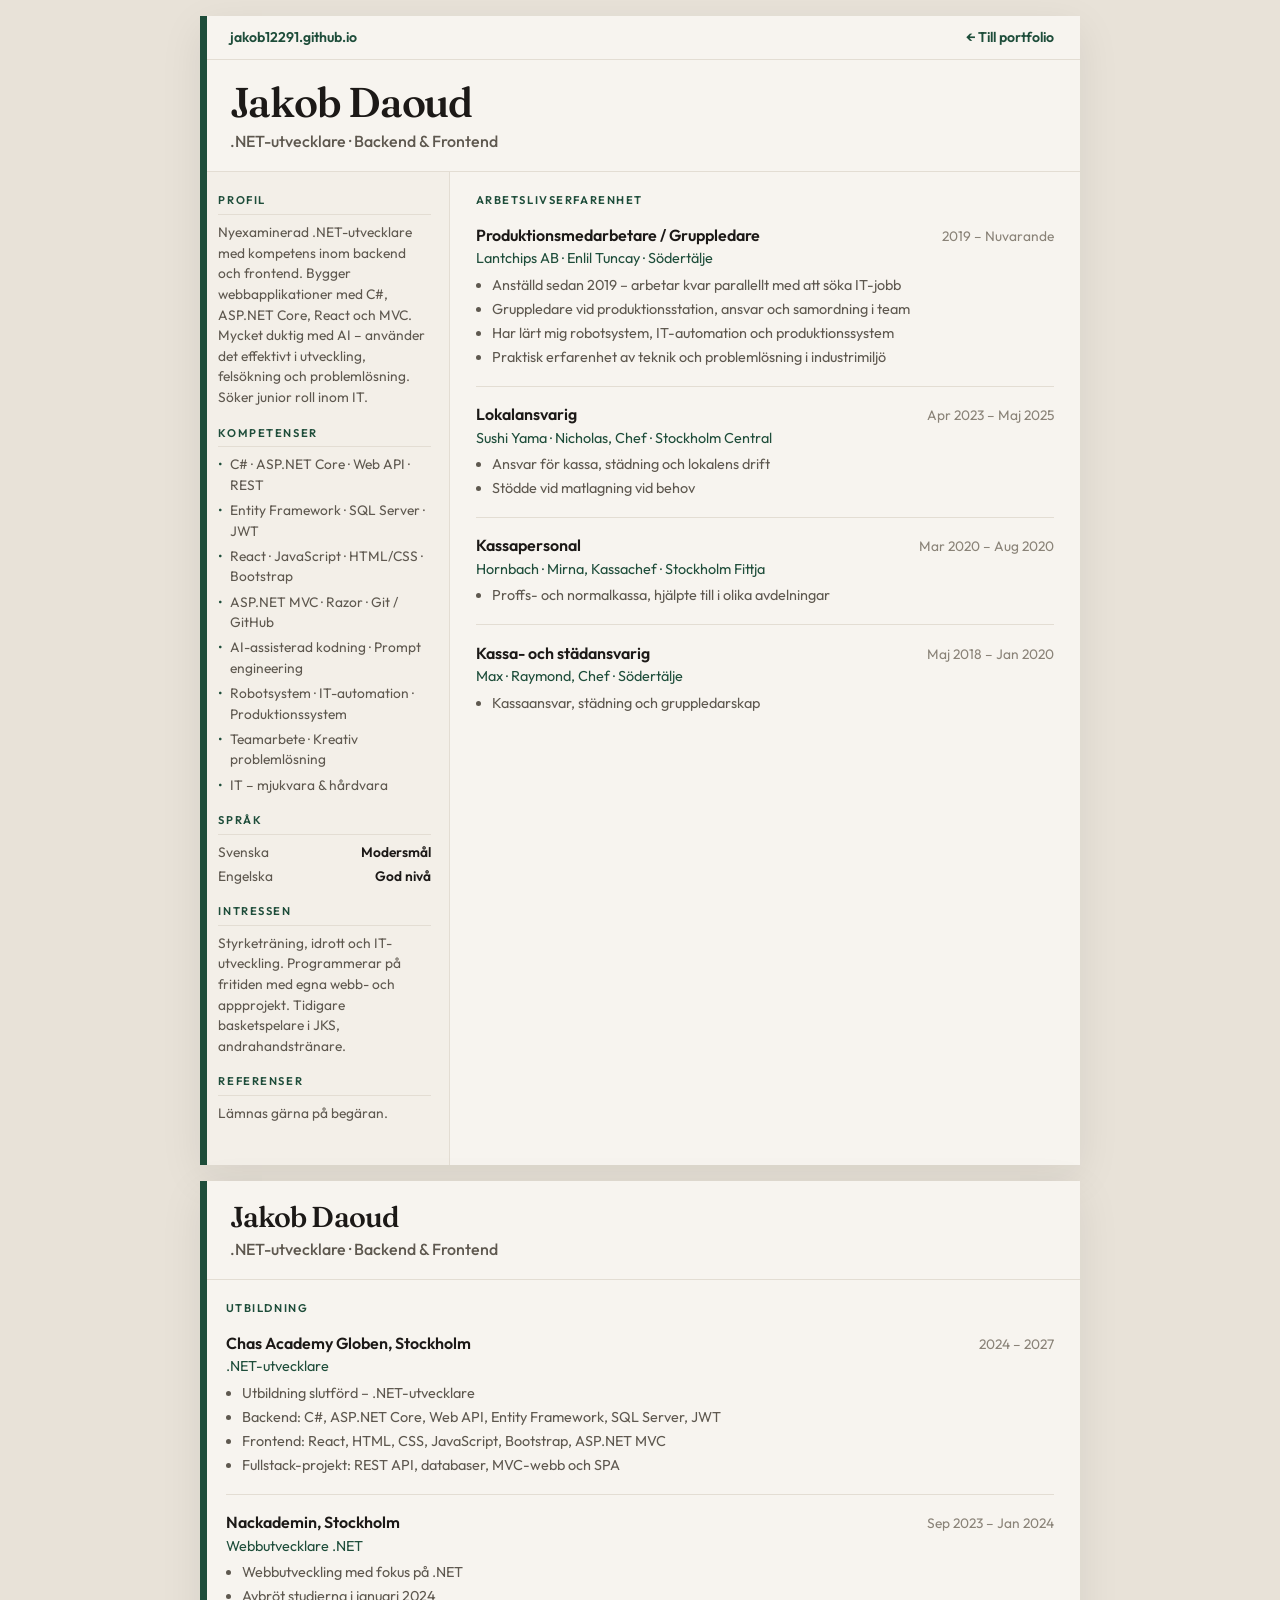
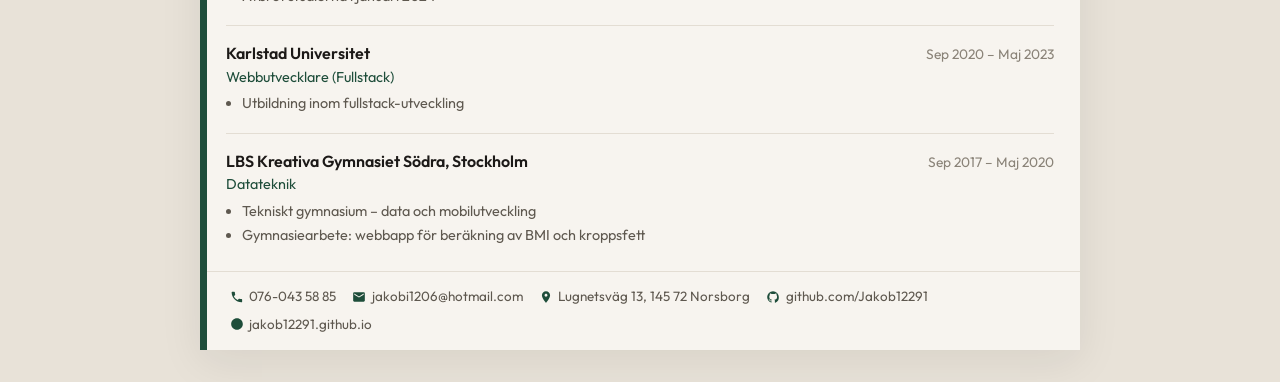
==== commit dc982b0d: "Restyle the portfolio and CV to match the paper CV and work on small screens." ====
--- a/cv.html
+++ b/cv.html
@@ -5,7 +5,7 @@
   <meta name="viewport" content="width=device-width, initial-scale=1.0" />
   <title>CV – Jakob Daoud</title>
   <link rel="preconnect" href="https://fonts.googleapis.com" />
-  <link href="https://fonts.googleapis.com/css2?family=Inter:wght@400;500;600;700&family=Playfair+Display:wght@600;700&display=swap" rel="stylesheet" />
+  <link href="https://fonts.googleapis.com/css2?family=Fraunces:opsz,wght@9..144,560;9..144,650&family=Outfit:wght@400;500;600&display=swap" rel="stylesheet" />
   <link rel="stylesheet" href="cv.css" />
 </head>
 <body>
--- a/cv.css
+++ b/cv.css
@@ -1,143 +1,121 @@
 :root {
-  --sidebar: #0a101c;
-  --sidebar-deep: #060b14;
-  --main: #111827;
-  --header: #161f31;
-  --footer: #080d16;
-  --bar: #1c2738;
-  --text: #f1f5f9;
-  --text-soft: #cbd5e1;
-  --text-muted: #94a3b8;
-  --accent: #2563eb;
-  --accent-light: #60a5fa;
-  --line: rgba(148, 163, 184, 0.22);
-  --line-sidebar: rgba(255, 255, 255, 0.14);
-  --sidebar-w: 260px;
-  --pad-x: 1.85rem;
-  --pad-y: 1.35rem;
+  --paper: #f7f4ef;
+  --sheet: #fffcf8;
+  --ink: #1c1917;
+  --muted: #5e584f;
+  --faint: #8a8378;
+  --line: #e3ddd3;
+  --accent: #1e4d3a;
+  --accent-soft: #e7f0eb;
+  --sidebar-w: 250px;
+  --pad-x: 1.6rem;
+  --pad-y: 1.25rem;
 }
 
 * { box-sizing: border-box; margin: 0; padding: 0; }
 
 body {
-  font-family: "Inter", "Segoe UI", system-ui, sans-serif;
-  background: var(--sidebar-deep);
-  color: var(--text);
-  line-height: 1.55;
+  font-family: "Outfit", "Segoe UI", sans-serif;
+  background: #e8e2d8;
+  color: var(--ink);
+  line-height: 1.5;
   -webkit-font-smoothing: antialiased;
 }
 
+a { color: var(--accent); }
+
 .page {
-  max-width: 840px;
+  max-width: 880px;
   margin: 0 auto;
-  background: var(--main);
-}
-
-/* ── Top bar ── */
+  background: var(--paper);
+  position: relative;
+  overflow: hidden;
+}
+
+.page::before {
+  content: "";
+  position: absolute;
+  left: 0;
+  top: 0;
+  bottom: 0;
+  width: 7px;
+  background: var(--accent);
+}
+
 .cv-site-bar {
   display: flex;
   flex-wrap: wrap;
-  align-items: center;
   justify-content: space-between;
-  gap: 0.5rem;
-  padding: 0.55rem var(--pad-x);
-  background: #0d1524;
-  border-bottom: 1px solid var(--line);
-  font-size: 0.8rem;
-}
-
-.cv-site-bar a {
-  color: #93c5fd;
-  text-decoration: none;
+  gap: 0.4rem 1rem;
+  padding: 0.7rem var(--pad-x) 0.7rem calc(var(--pad-x) + 4px);
+  border-bottom: 1px solid var(--line);
+  font-size: 0.88rem;
   font-weight: 600;
 }
 
-.cv-site-bar .cv-site-url {
-  color: #ffffff;
-  font-weight: 650;
-}
-
+.cv-site-bar a { color: var(--accent); text-decoration: none; }
 .cv-site-bar a:hover { text-decoration: underline; }
 
-.cv-site-sep { color: var(--text-muted); margin: 0 0.15rem; }
-
-/* ── Header ── */
 .cv-header {
-  background: var(--header);
-  padding: 1.5rem var(--pad-x) 1.25rem;
-  border-bottom: 1px solid var(--line);
-}
-
-.cv-header-compact {
-  padding: 1.1rem var(--pad-x) 0.95rem;
+  padding: 1.4rem var(--pad-x) 1.15rem calc(var(--pad-x) + 4px);
+  border-bottom: 1px solid var(--line);
 }
 
 .cv-header h1 {
-  font-family: "Playfair Display", Georgia, serif;
-  font-size: 2rem;
-  font-weight: 700;
-  color: #ffffff;
-  letter-spacing: -0.02em;
-  line-height: 1.12;
-  margin-bottom: 0.3rem;
-}
-
-.cv-header-compact h1 {
-  font-size: 1.35rem;
-  margin-bottom: 0.15rem;
-}
+  font-family: "Fraunces", Georgia, serif;
+  font-weight: 560;
+  font-size: clamp(2rem, 6vw, 2.6rem);
+  letter-spacing: -0.03em;
+  line-height: 0.95;
+}
+
+.cv-header-compact h1 { font-size: clamp(1.5rem, 4vw, 1.8rem); }
 
 .cv-role {
-  font-size: 0.72rem;
-  font-weight: 600;
-  letter-spacing: 0.15em;
-  text-transform: uppercase;
-  color: var(--text-muted);
-}
-
-/* ── Two columns ── */
+  margin-top: 0.4rem;
+  color: var(--muted);
+  font-weight: 500;
+}
+
 .cv-body {
   display: grid;
-  grid-template-columns: var(--sidebar-w) 1fr;
-  align-items: stretch;
+  grid-template-columns: var(--sidebar-w) minmax(0, 1fr);
 }
 
 .sidebar {
-  background: linear-gradient(180deg, var(--sidebar) 0%, var(--sidebar-deep) 100%);
+  background: #f3efe8;
   border-right: 1px solid var(--line);
-  padding: var(--pad-y) 0 1.75rem;
+  padding: var(--pad-y) 0 1.5rem;
 }
 
 .sidebar section {
-  padding: 0 1.25rem;
-  margin-bottom: 1.1rem;
-}
-
-.sidebar section:last-child { margin-bottom: 0; }
+  padding: 0 1.15rem;
+  margin-bottom: 1.05rem;
+}
+
+.sidebar h2,
+.section-bar h2 {
+  font-size: 0.7rem;
+  font-weight: 600;
+  letter-spacing: 0.14em;
+  text-transform: uppercase;
+  color: var(--accent);
+}
 
 .sidebar h2 {
-  font-size: 0.66rem;
-  font-weight: 700;
-  letter-spacing: 0.13em;
-  text-transform: uppercase;
-  color: #ffffff;
-  padding-bottom: 0.35rem;
-  margin-bottom: 0.5rem;
-  border-bottom: 1px solid var(--line-sidebar);
+  padding-bottom: 0.3rem;
+  margin-bottom: 0.45rem;
+  border-bottom: 1px solid var(--line);
 }
 
 .sidebar p,
-.sidebar li {
-  font-size: 0.78rem;
-  color: var(--text-soft);
-  line-height: 1.48;
-}
+.sidebar li { font-size: 0.86rem; color: var(--muted); }
 
 .sidebar ul { list-style: none; }
 
 .sidebar ul li {
   position: relative;
-  padding-left: 0.75rem;
+  padding-left: 0.7rem;
   margin-bottom: 0.28rem;
 }
 
@@ -145,55 +123,33 @@
   content: "•";
   position: absolute;
   left: 0;
-  color: var(--accent-light);
-}
-
-.sidebar .lang-row {
+  color: var(--accent);
+}
+
+.lang-row {
   display: flex;
   justify-content: space-between;
-  font-size: 0.78rem;
-  color: var(--text-soft);
-  margin-bottom: 0.22rem;
-}
-
-.sidebar .lang-row span:last-child {
-  color: var(--text-muted);
-  font-size: 0.72rem;
-}
-
-.sidebar .ref-note {
-  font-size: 0.76rem;
-  color: var(--text-muted);
-  font-style: italic;
-}
-
-/* ── Main ── */
-.main {
-  padding: var(--pad-y) var(--pad-x) 1.75rem;
-}
-
+  gap: 0.6rem;
+  font-size: 0.86rem;
+  color: var(--muted);
+  margin-bottom: 0.2rem;
+}
+
+.lang-row span:last-child { color: var(--ink); font-weight: 600; }
+
+.ref-note { font-size: 0.86rem; color: var(--muted); }
+
+.main,
 .page-2-body {
-  padding: var(--pad-y) var(--pad-x) 1.25rem;
-}
-
-.section-bar {
-  background: var(--bar);
-  padding: 0.38rem 0.75rem;
-  margin-bottom: 0.85rem;
-  border-left: 3px solid var(--accent);
-}
-
-.section-bar h2 {
-  font-size: 0.66rem;
-  font-weight: 700;
-  letter-spacing: 0.13em;
-  text-transform: uppercase;
-  color: #ffffff;
-}
+  padding: var(--pad-y) var(--pad-x) 1.4rem;
+  min-width: 0;
+}
+
+.section-bar { margin-bottom: 0.85rem; }
 
 .entry {
-  margin-bottom: 0.9rem;
-  padding-bottom: 0.9rem;
+  margin-bottom: 0.95rem;
+  padding-bottom: 0.95rem;
   border-bottom: 1px solid var(--line);
 }
 
@@ -208,53 +164,35 @@
   justify-content: space-between;
   align-items: baseline;
   gap: 0.75rem;
-  margin-bottom: 0.12rem;
-}
-
-.entry h3 {
-  font-size: 0.88rem;
-  font-weight: 700;
-  color: #ffffff;
-}
+}
+
+.entry h3 { font-size: 1rem; font-weight: 600; }
 
 .entry .date {
-  font-size: 0.72rem;
-  color: var(--text-muted);
+  color: var(--faint);
+  font-size: 0.86rem;
   white-space: nowrap;
-  flex-shrink: 0;
 }
 
 .entry .meta {
-  font-size: 0.78rem;
-  font-style: italic;
-  color: var(--text-muted);
-  margin-bottom: 0.28rem;
+  color: var(--accent);
+  font-size: 0.9rem;
+  margin: 0.1rem 0 0.3rem;
 }
 
 .entry ul {
-  padding-left: 0.95rem;
-  font-size: 0.8rem;
-  color: var(--text-soft);
-}
-
-.entry li { margin-bottom: 0.12rem; }
-
-.entry,
-.sidebar section,
-.section-bar {
-  break-inside: avoid;
-  page-break-inside: avoid;
-}
-
-/* ── Footer ── */
+  padding-left: 1rem;
+  color: var(--muted);
+  font-size: 0.9rem;
+}
+
+.entry li { margin-bottom: 0.15rem; }
+
 .contact-footer {
   display: flex;
   flex-wrap: wrap;
-  align-items: center;
-  justify-content: center;
-  gap: 0.45rem 1.25rem;
-  padding: 0.85rem var(--pad-x);
-  background: var(--footer);
+  gap: 0.45rem 1rem;
+  padding: 0.9rem var(--pad-x) 1rem calc(var(--pad-x) + 4px);
   border-top: 1px solid var(--line);
 }
 
@@ -262,76 +200,45 @@
   display: inline-flex;
   align-items: center;
   gap: 0.35rem;
-  font-size: 0.74rem;
-  color: var(--text-soft);
+  color: var(--muted);
+  font-size: 0.84rem;
   text-decoration: none;
-}
-
-.contact-item svg {
-  width: 13px;
-  height: 13px;
-  flex-shrink: 0;
-  fill: var(--text-muted);
-}
-
-a.contact-item:hover { color: var(--accent-light); }
-
-/* ── Print ── */
+  overflow-wrap: anywhere;
+}
+
+.contact-item svg { width: 14px; height: 14px; fill: var(--accent); flex-shrink: 0; }
+a.contact-item:hover { color: var(--accent); }
+
+.entry,
+.sidebar section,
+.section-bar { break-inside: avoid; }
+
+@media (max-width: 720px) {
+  .cv-body { grid-template-columns: 1fr; }
+  .sidebar { border-right: none; border-bottom: 1px solid var(--line); }
+  .entry-head { flex-direction: column; gap: 0.1rem; }
+  .entry .date { white-space: normal; }
+  .contact-footer { flex-direction: column; align-items: flex-start; }
+  .cv-header,
+  .cv-site-bar,
+  .contact-footer { padding-left: 1.15rem; padding-right: 1rem; }
+}
+
+@media screen {
+  body { padding: 1rem 0.75rem 2rem; }
+  .page { box-shadow: 0 12px 40px rgba(28, 25, 23, 0.08); }
+  .page + .page { margin-top: 1rem; }
+}
+
 @media print {
-  @page { size: A4; margin: 0; }
-
-  html, body {
-    background: var(--main) !important;
-    margin: 0;
-    padding: 0;
+  @page { size: A4; margin: 10mm; }
+  body { background: white; padding: 0; }
+  .page {
+    box-shadow: none;
+    max-width: none;
+    break-after: page;
   }
-
-  .page {
-    max-width: none;
-    width: 100%;
-    min-height: 297mm;
-    break-after: page;
-    page-break-after: always;
-  }
-
-  .page-2 {
-    break-after: auto;
-    page-break-after: auto;
-  }
-
-  .cv-site-bar,
-  .cv-header,
-  .sidebar,
-  .section-bar,
-  .contact-footer {
-    -webkit-print-color-adjust: exact;
-    print-color-adjust: exact;
-  }
-}
-
-@media (max-width: 680px) {
-  :root { --pad-x: 1.15rem; }
-
-  .cv-body { grid-template-columns: 1fr; }
-
-  .sidebar {
-    border-right: none;
-    border-bottom: 1px solid var(--line);
-  }
-
-  .cv-site-bar { justify-content: center; }
-
-  .entry-head {
-    flex-direction: column;
-    gap: 0.1rem;
-  }
-
-  .contact-footer {
-    flex-direction: column;
-    align-items: flex-start;
-  }
-}
-
-@media screen {
-  body { padding: 1rem 0.75rem 1.5rem; }
-}
+  .page-2 { break-after: auto; }
+  .page::before { print-color-adjust: exact; -webkit-print-color-adjust: exact; }
+  .cv-site-bar { display: none; }
+}
